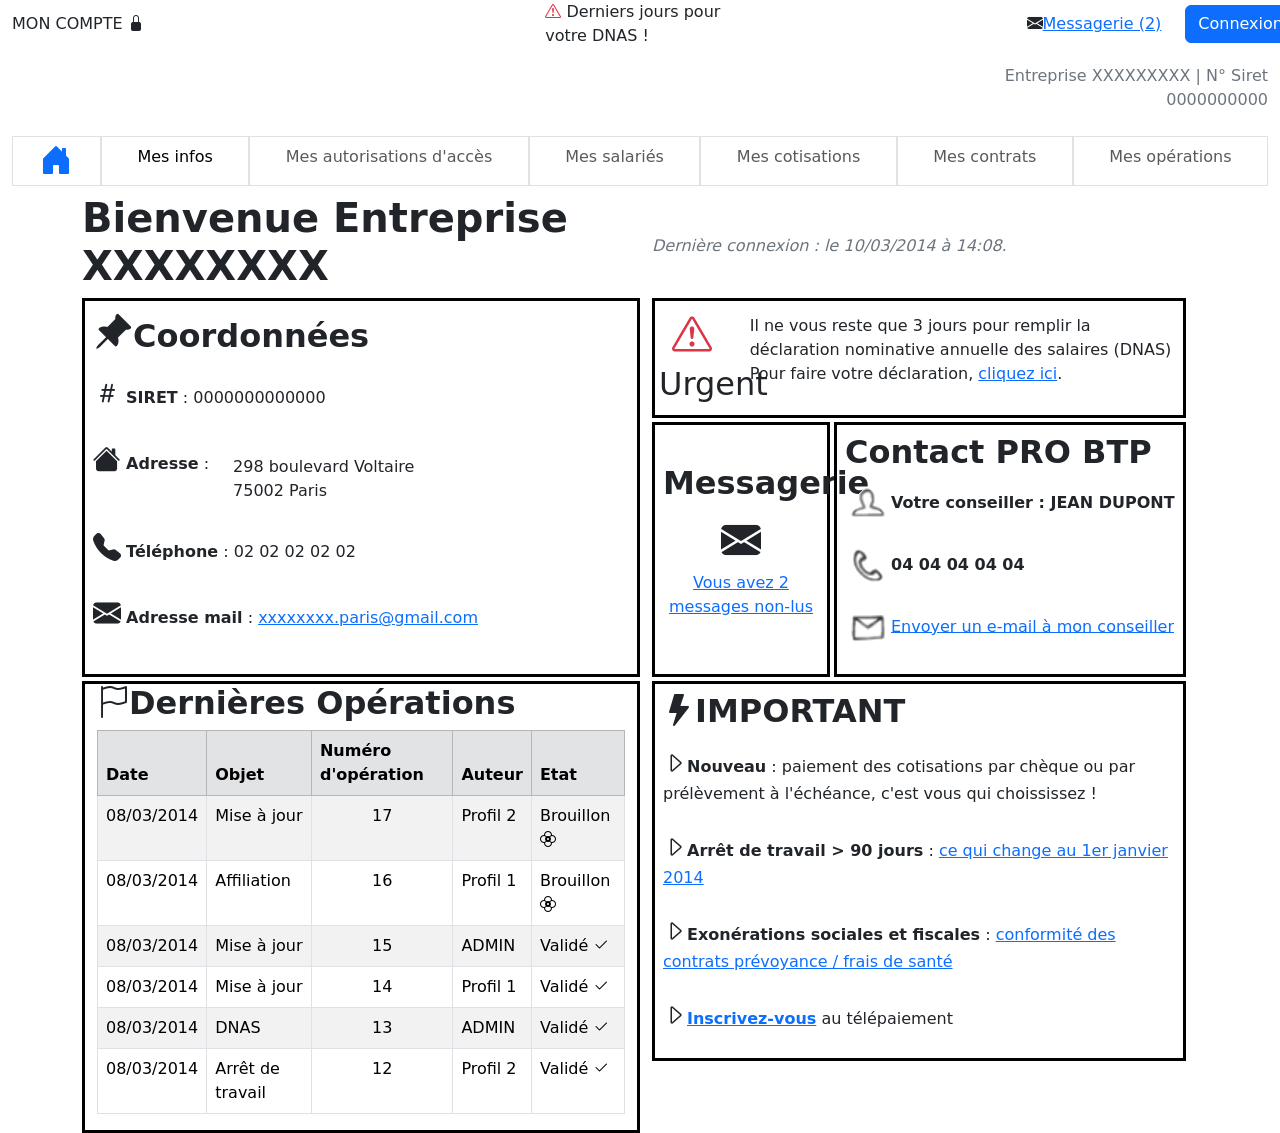
==== index.html @ 0021b026 "pages inscription et connexion css" ====
<!DOCTYPE html>
<html lang="fr">
<head>
    <meta charset="UTF-8">
    <meta name="viewport" content="width=device-width, initial-scale=1.0">
    <link rel="stylesheet" href="https://cdn.jsdelivr.net/npm/bootstrap-icons@1.13.1/font/bootstrap-icons.min.css">
    <link href="https://cdn.jsdelivr.net/npm/bootstrap@5.3.8/dist/css/bootstrap.min.css" rel="stylesheet" integrity="sha384-sRIl4kxILFvY47J16cr9ZwB07vP4J8+LH7qKQnuqkuIAvNWLzeN8tE5YBujZqJLB" crossorigin="anonymous">
    <script src="https://cdn.jsdelivr.net/npm/bootstrap@5.3.8/dist/js/bootstrap.bundle.min.js" integrity="sha384-FKyoEForCGlyvwx9Hj09JcYn3nv7wiPVlz7YYwJrWVcXK/BmnVDxM+D2scQbITxI" crossorigin="anonymous"></script>
    <title>Eval Maquette</title>
</head>
<body>
    
    <div class="container-fluid">

        <header>
            <div class="row">
                <p class="col left col-md-2 align-self-center">MON COMPTE <i class="bi bi-lock-fill"></i></p>
                <p class="col col-md-2 offset-3 align-self-center"><i class="bi bi-exclamation-triangle text-danger"></i> Derniers jours pour votre DNAS !</p>
                <p class="col col-md-2 offset-2 text-end align-self-center"><i class="bi bi-envelope-fill"></i><a href="mailto:">Messagerie (2)</a></p>
                <p class="col col-md-1 align-self-center text-end"><a class="btn border-primary bg-primary text-white" href="connect.html">Connexion</a></p>
            </div>
            <div class="row">
                <div class="col"></div>
                <p class="col col-3 fw-light text-secondary justify-content-end text-end">Entreprise XXXXXXXXX | N° Siret 0000000000</p>
            </div>
            

            
            <nav class="navbar navbar-expand-lg">
                <button class="navbar-toggler" type="button" data-bs-toggle="collapse" data-bs-target="#navbarNav" aria-controls="navbarNav" aria-expanded="false" aria-label="Toggle navigation">
                    <span class="navbar-toggler-icon"></span>
                </button>
                <div class="collapse navbar-collapse" id="navbarNav">
                    <ul class="navbar-nav nav-fill w-100">
                        <li class="border nav-item"><a class="nav-brand" href="#"><i class="bi bi-house-door-fill fs-2"></i></a></li>
                        <li class="border nav-item"><a class="nav-link active" href="#">Mes infos</a></li>
                        <li class="border nav-item"><a class="nav-link" href="#">Mes autorisations d'accès</a></li>
                        <li class="border nav-item"><a class="nav-link" href="#">Mes salariés</a></li>
                        <li class="border nav-item"><a class="nav-link" href="#">Mes cotisations</a></li>
                        <li class="border nav-item"><a class="nav-link" href="#">Mes contrats</a></li>
                        <li class="border nav-item"><a class="nav-link" href="#">Mes opérations</a></li>
                    </ul>
                </div>
            </nav>   
        </header>
        
        <main class="container">
            <section class="row">
                <h1 class="col col-6"><strong>Bienvenue Entreprise XXXXXXXX</strong></h1>
                <aside class="col col-6 text-secondary align-self-center"><em>Dernière connexion : le <time datetime="2014-03-10">10/03/2014</date> à <time datetime="14:08">14:08</time>.</em></aside>
            </section>
            
            <div class="row m-0">
                <section class="col col-6 border border-3 border-black p-2">
                    <article class="d-flex flex-column gap-2">
                        <h2><i class="bi bi-pin-angle-fill fs-1"></i><strong>Coordonnées</strong></h2>
                        <p><i class="bi bi-hash fs-3"></i> <strong>SIRET</strong> : 0000000000000</p>
                        <div class="row">
                            <p class="col col-auto"><i class="bi bi-house-fill fs-3"></i> <strong>Adresse</strong> :</p>
                            <address class="col col-auto pt-3">
                                298 boulevard Voltaire <br>
                                75002 Paris
                            </address>
                        </div>
                        <p><i class="bi bi-telephone-fill fs-3"></i> <strong>Téléphone</strong> : 02 02 02 02 02</p>
                        <p><i class="bi bi-envelope-fill fs-3"></i> <strong>Adresse mail</strong> : <a href="mailto:xxxxxxxx.paris@gmail.com">xxxxxxxx.paris@gmail.com</a></p>
                    </article>
                </section>
                    
                    
                <div class="col col-6">
                    <div class="row pb-1">
                        <section>
                            <article class="border border-3 border-black p-1">
                                <div class="row">
                                    <span class="col col-2 text-center"><i class="bi bi-exclamation-triangle fs-1 text-danger"></i><h2>Urgent</h2></span>
                                    <p class="col col-10 align-self-center">Il ne vous reste que 3 jours pour remplir la déclaration nominative annuelle des salaires (DNAS)
                                        Pour faire votre déclaration, <a href="#">cliquez ici</a>.
                                    </p>
                                </div>
                             </article>  
                        </section>
                    </div>   

                    <div class="row m-0">  
                        <section class="col col-4 align-content-center border border-3 border-black p-2">
                            <article class="text-center">
                                <h2><strong>Messagerie</strong></h2>
                                <i class="bi bi-envelope-fill fs-1"></i>
                                <p><a href="mailto:">Vous avez 2 messages non-lus</a></p>
                            </article>
                        </section>
                        
                        <section class="col col-8 p-0 ps-1">
                            <article class="border border-3 border-black p-2">
                                <h2><strong>Contact PRO BTP</strong></h2>
                                <p><img src="images/person.png" alt=""><strong>Votre conseiller : JEAN DUPONT</strong></p>
                                <p><img src="images/phone_big.png" alt=""><strong>04 04 04 04 04</strong></p>
                                <p><img src="images/mail.png" alt=""><a href="mailto:">Envoyer un e-mail à mon conseiller</a></p>
                            </article>
                        </section>
                    </div>
                </div>    
            </div>   

            <div class="row m-0 mt-1">
                <section class="col col-6 border border-3 border-black">
                    <article class="">
                        <h2><i class="bi bi-flag"></i><strong>Dernières Opérations</strong></h2>
                        <table class="table table-bordered table-striped">
                            <thead>
                                <tr class="table-secondary">
                                    <th>Date</th>
                                    <th>Objet</th>
                                    <th>Numéro d'opération</th>
                                    <th>Auteur</th>
                                    <th>Etat</th>
                                </tr>
                            </thead>
                            <tbody class="">
                                <tr>
                                    <td><time datetime="2014-03-08">08/03/2014</time></td>
                                    <td>Mise à jour</td>
                                    <td class="text-center">17</td>
                                    <td>Profil 2</td>
                                    <td>Brouillon <i class="bi bi-flower2"></i></td>
                                </tr>
                                <tr>
                                    <td><time datetime="2014-03-08">08/03/2014</time></td>
                                    <td>Affiliation</td>
                                    <td class="text-center">16</td>
                                    <td>Profil 1</td>
                                    <td>Brouillon <i class="bi bi-flower2"></i></td>
                                </tr>
                                <tr>
                                    <td><time datetime="2014-03-08">08/03/2014</time></td>
                                    <td>Mise à jour</td>
                                    <td class="text-center">15</td>
                                    <td>ADMIN</td>
                                    <td>Validé <i class="bi bi-check2"></i></td>
                                </tr>
                                <tr>
                                    <td><time datetime="2014-03-08">08/03/2014</time></td>
                                    <td>Mise à jour</td>
                                    <td class="text-center">14</td>
                                    <td>Profil 1</td>
                                    <td>Validé <i class="bi bi-check2"></i></td>
                                </tr>
                                <tr>
                                    <td><time datetime="2014-03-08">08/03/2014</time></td>
                                    <td>DNAS</td>
                                    <td class="text-center">13</td>
                                    <td>ADMIN</td>
                                    <td>Validé <i class="bi bi-check2"></i></td>
                                </tr>
                                <tr>
                                    <td><time datetime="2014-03-08">08/03/2014</time></td>
                                    <td>Arrêt de travail</td>
                                    <td class="text-center">12</td>
                                    <td>Profil 2</td>
                                    <td>Validé <i class="bi bi-check2"></i></td>
                                </tr>
                            </tbody>
                        </table>
                    </article>
                </section>
                
                <div class="col col-6">
                    <section class="border border-3 border-black p-2 d-flex flex-column gap-2">
                        <h2><i class="bi bi-lightning-fill"></i><strong>IMPORTANT</strong></h2>
                        <article>
                            <p><i class="bi bi-caret-right fs-4"></i><strong>Nouveau</strong> :
                            paiement des cotisations par chèque ou par prélèvement à l'échéance, c'est vous qui choississez !</p>                        </article>
                        <article>
                            <p><i class="bi bi-caret-right fs-4"></i><strong>Arrêt de travail > 90 jours</strong> :
                            <a href="#">ce qui change au 1er janvier 2014</a></p>
                        </article>
                        <article>
                            <p><i class="bi bi-caret-right fs-4"></i><strong>Exonérations sociales et fiscales</strong> :
                            <a href="#">conformité des contrats prévoyance / frais de santé</a></p>
                        </article>
                        <article>
                            <p><i class="bi bi-caret-right fs-4"></i><strong><a href="inscription.html">Inscrivez-vous</a></strong> au télépaiement</p>
                        </article>
                    </section>
                </div>
            </div>                
        </main>
    </div>
</body>
</html>
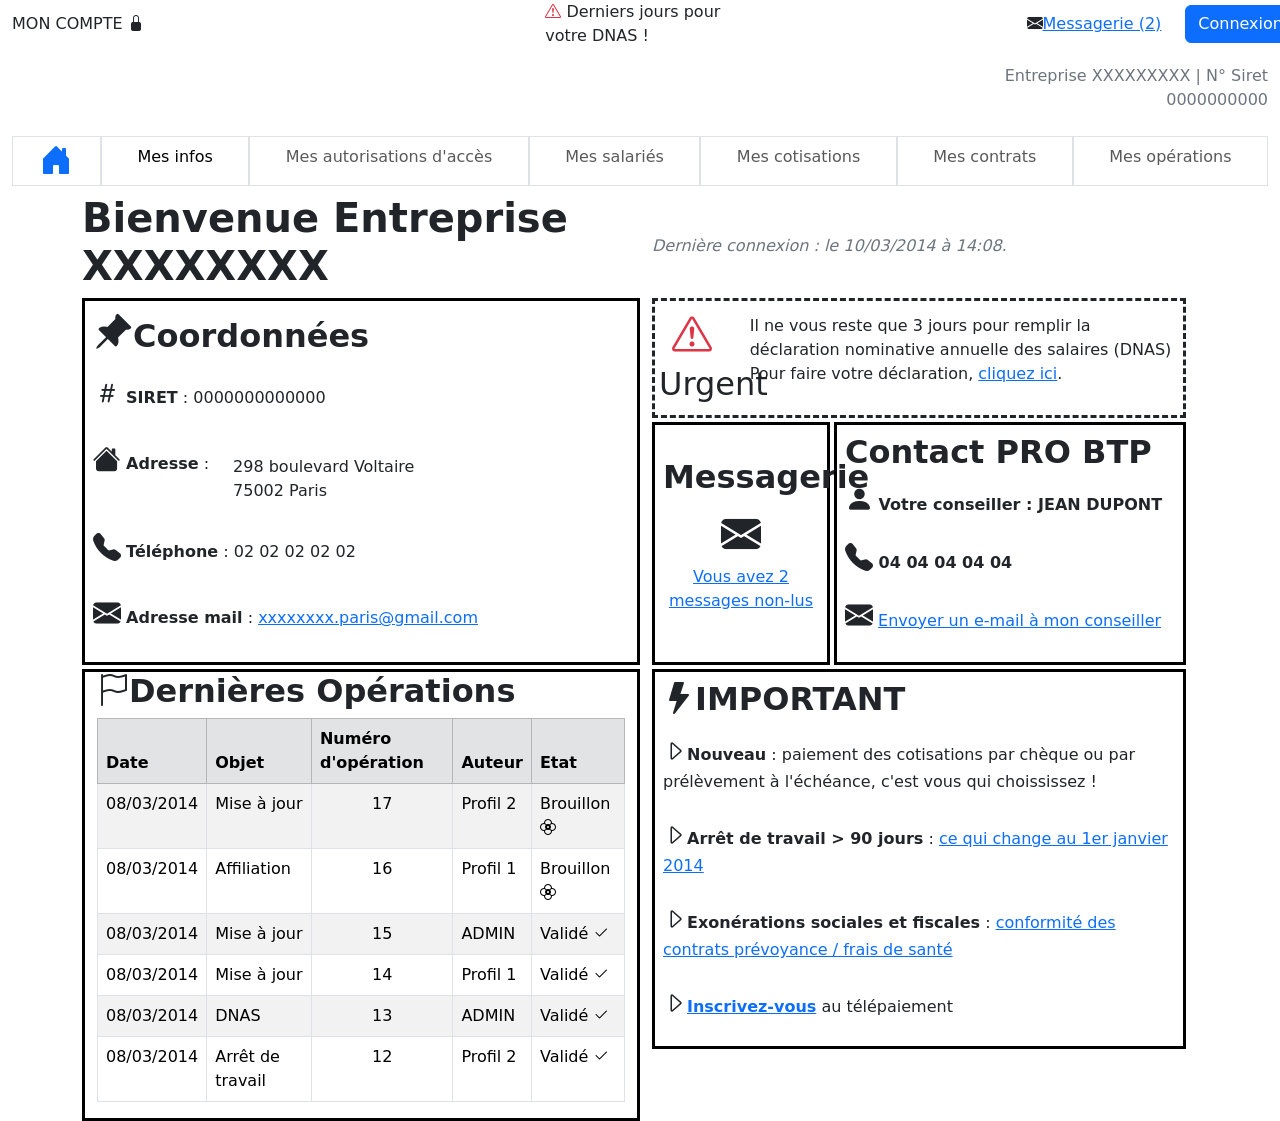
==== commit bd8b116a: "icons fix" ====
--- a/index.html
+++ b/index.html
@@ -7,6 +7,21 @@
     <link href="https://cdn.jsdelivr.net/npm/bootstrap@5.3.8/dist/css/bootstrap.min.css" rel="stylesheet" integrity="sha384-sRIl4kxILFvY47J16cr9ZwB07vP4J8+LH7qKQnuqkuIAvNWLzeN8tE5YBujZqJLB" crossorigin="anonymous">
     <script src="https://cdn.jsdelivr.net/npm/bootstrap@5.3.8/dist/js/bootstrap.bundle.min.js" integrity="sha384-FKyoEForCGlyvwx9Hj09JcYn3nv7wiPVlz7YYwJrWVcXK/BmnVDxM+D2scQbITxI" crossorigin="anonymous"></script>
     <title>Eval Maquette</title>
+    <style>
+    @keyframes myAnimation {
+        0%   { border-color: red; }
+        25%  { border-color: blue; }
+        50%  { border-color: yellow; }
+        75%  { border-color: green; }
+        100% { border-color: red; }
+    }          
+    
+    .animate {
+        animation: myAnimation 2s infinite linear;
+        border: 3px dashed;
+    }
+	        
+    </style>
 </head>
 <body>
     
@@ -21,7 +36,7 @@
             </div>
             <div class="row">
                 <div class="col"></div>
-                <p class="col col-3 fw-light text-secondary justify-content-end text-end">Entreprise XXXXXXXXX | N° Siret 0000000000</p>
+                <p class="col col-lg-3 fw-light text-secondary justify-content-end text-end">Entreprise XXXXXXXXX | N° Siret 0000000000</p>
             </div>
             
 
@@ -46,12 +61,12 @@
         
         <main class="container">
             <section class="row">
-                <h1 class="col col-6"><strong>Bienvenue Entreprise XXXXXXXX</strong></h1>
-                <aside class="col col-6 text-secondary align-self-center"><em>Dernière connexion : le <time datetime="2014-03-10">10/03/2014</date> à <time datetime="14:08">14:08</time>.</em></aside>
+                <h1 class="col col-lg-6 col-md-12"><strong>Bienvenue Entreprise XXXXXXXX</strong></h1>
+                <aside class="col col-lg-6 col-md-12 text-secondary align-self-center"><em>Dernière connexion : le <time datetime="2014-03-10">10/03/2014</date> à <time datetime="14:08">14:08</time>.</em></aside>
             </section>
             
             <div class="row m-0">
-                <section class="col col-6 border border-3 border-black p-2">
+                <section class="col col-lg-6 col-md-12 border border-3 border-black p-2">
                     <article class="d-flex flex-column gap-2">
                         <h2><i class="bi bi-pin-angle-fill fs-1"></i><strong>Coordonnées</strong></h2>
                         <p><i class="bi bi-hash fs-3"></i> <strong>SIRET</strong> : 0000000000000</p>
@@ -68,13 +83,13 @@
                 </section>
                     
                     
-                <div class="col col-6">
+                <div class="col col-lg-6 col-md-12">
                     <div class="row pb-1">
                         <section>
-                            <article class="border border-3 border-black p-1">
+                            <article class="animate p-1">
                                 <div class="row">
-                                    <span class="col col-2 text-center"><i class="bi bi-exclamation-triangle fs-1 text-danger"></i><h2>Urgent</h2></span>
-                                    <p class="col col-10 align-self-center">Il ne vous reste que 3 jours pour remplir la déclaration nominative annuelle des salaires (DNAS)
+                                    <span class="col col-lg-2 col-md-4 text-center"><i class="bi bi-exclamation-triangle fs-1 text-danger"></i><h2>Urgent</h2></span>
+                                    <p class="col col-lg-10 col-md-8 align-self-center">Il ne vous reste que 3 jours pour remplir la déclaration nominative annuelle des salaires (DNAS)
                                         Pour faire votre déclaration, <a href="#">cliquez ici</a>.
                                     </p>
                                 </div>
@@ -83,7 +98,7 @@
                     </div>   
 
                     <div class="row m-0">  
-                        <section class="col col-4 align-content-center border border-3 border-black p-2">
+                        <section class="col col-lg-4 col-md-12 align-content-center border border-3 border-black p-2">
                             <article class="text-center">
                                 <h2><strong>Messagerie</strong></h2>
                                 <i class="bi bi-envelope-fill fs-1"></i>
@@ -91,12 +106,12 @@
                             </article>
                         </section>
                         
-                        <section class="col col-8 p-0 ps-1">
+                        <section class="col col-lg-8 col-md-12 p-0 ps-1">
                             <article class="border border-3 border-black p-2">
                                 <h2><strong>Contact PRO BTP</strong></h2>
-                                <p><img src="images/person.png" alt=""><strong>Votre conseiller : JEAN DUPONT</strong></p>
-                                <p><img src="images/phone_big.png" alt=""><strong>04 04 04 04 04</strong></p>
-                                <p><img src="images/mail.png" alt=""><a href="mailto:">Envoyer un e-mail à mon conseiller</a></p>
+                                <p><i class="bi bi-person-fill fs-3"></i><strong> Votre conseiller : JEAN DUPONT</strong></p>
+                                <p><i class="bi bi-telephone-fill fs-3"></i><strong> 04 04 04 04 04</strong></p>
+                                <p><i class="bi bi-envelope-fill fs-3"></i> <a href="mailto:">Envoyer un e-mail à mon conseiller</a></p>
                             </article>
                         </section>
                     </div>
@@ -104,7 +119,7 @@
             </div>   
 
             <div class="row m-0 mt-1">
-                <section class="col col-6 border border-3 border-black">
+                <section class="col col-lg-6 col-md-12 border border-3 border-black">
                     <article class="">
                         <h2><i class="bi bi-flag"></i><strong>Dernières Opérations</strong></h2>
                         <table class="table table-bordered table-striped">
@@ -165,7 +180,7 @@
                     </article>
                 </section>
                 
-                <div class="col col-6">
+                <div class="col col-lg-6 col-md-12">
                     <section class="border border-3 border-black p-2 d-flex flex-column gap-2">
                         <h2><i class="bi bi-lightning-fill"></i><strong>IMPORTANT</strong></h2>
                         <article>
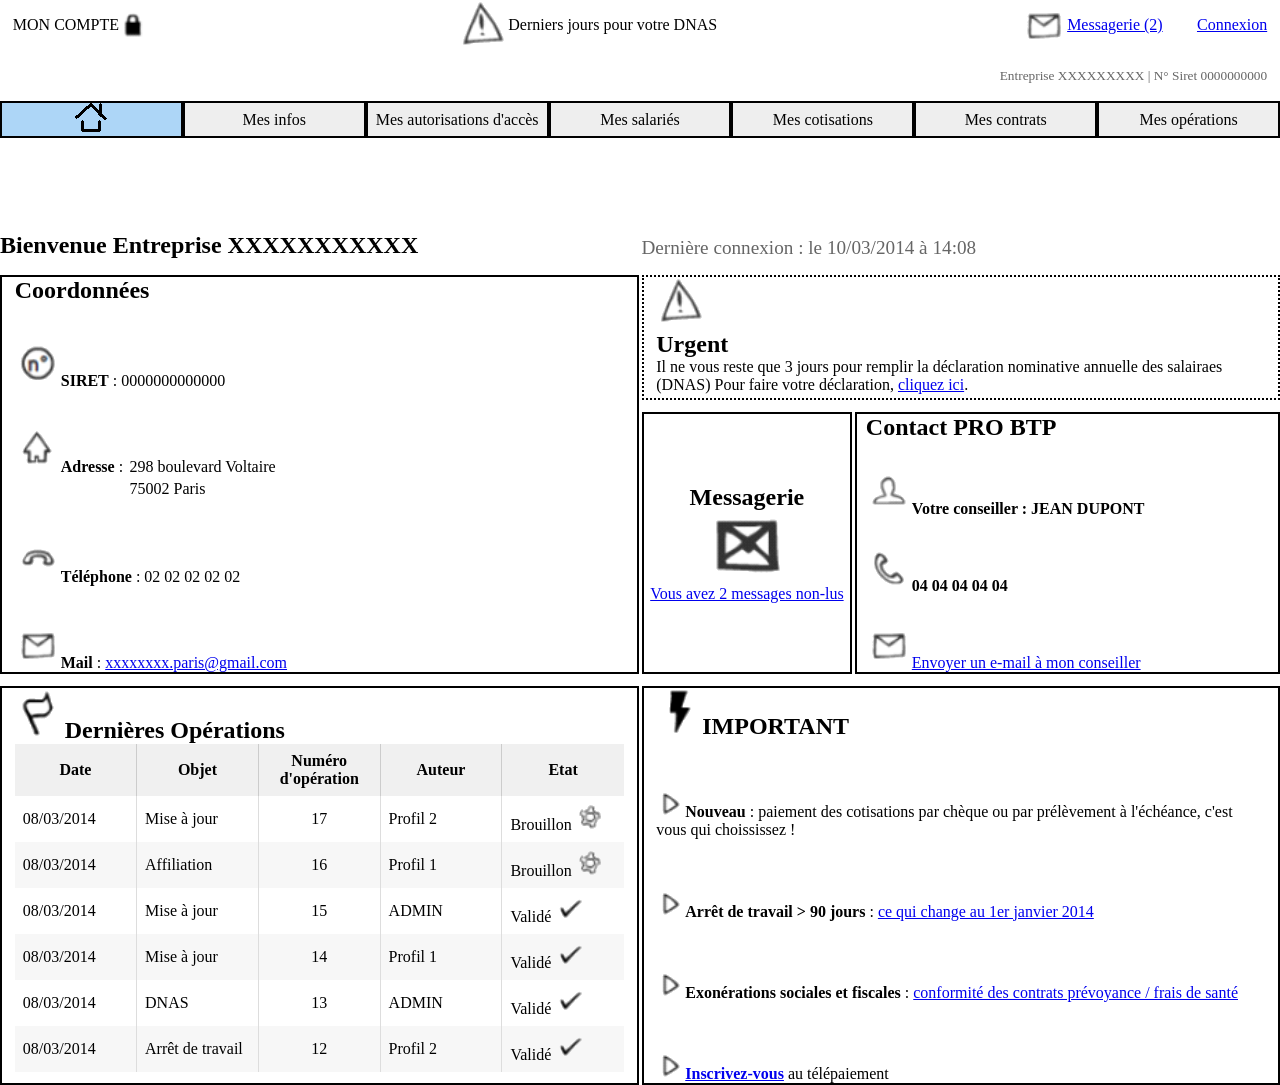
==== commit 2e3ea5e6: "pure css all pages" ====
--- a/index.html
+++ b/index.html
@@ -3,204 +3,157 @@
 <head>
     <meta charset="UTF-8">
     <meta name="viewport" content="width=device-width, initial-scale=1.0">
-    <link rel="stylesheet" href="https://cdn.jsdelivr.net/npm/bootstrap-icons@1.13.1/font/bootstrap-icons.min.css">
-    <link href="https://cdn.jsdelivr.net/npm/bootstrap@5.3.8/dist/css/bootstrap.min.css" rel="stylesheet" integrity="sha384-sRIl4kxILFvY47J16cr9ZwB07vP4J8+LH7qKQnuqkuIAvNWLzeN8tE5YBujZqJLB" crossorigin="anonymous">
-    <script src="https://cdn.jsdelivr.net/npm/bootstrap@5.3.8/dist/js/bootstrap.bundle.min.js" integrity="sha384-FKyoEForCGlyvwx9Hj09JcYn3nv7wiPVlz7YYwJrWVcXK/BmnVDxM+D2scQbITxI" crossorigin="anonymous"></script>
     <title>Eval Maquette</title>
-    <style>
-    @keyframes myAnimation {
-        0%   { border-color: red; }
-        25%  { border-color: blue; }
-        50%  { border-color: yellow; }
-        75%  { border-color: green; }
-        100% { border-color: red; }
-    }          
-    
-    .animate {
-        animation: myAnimation 2s infinite linear;
-        border: 3px dashed;
-    }
-	        
-    </style>
+    <link rel="stylesheet" href="style.css">
 </head>
 <body>
     
-    <div class="container-fluid">
+    <header class="container">
+        <p class="grid1">MON COMPTE <img src="images/cadenas.png" alt=""></p>
+        <p class="grid2 centered"><img src="images/Alert.png" alt="">Derniers jours pour votre DNAS</p>
+        <p class="grid3 alignr"><img src="images/mail.png" alt=""><a href="ms-outlook:">Messagerie (2)</a></p>
+        <p class="grid4 alignr"><a href="connect.html">Connexion</a></p>
+        <p class="grid5 alignr secondarytxt">Entreprise XXXXXXXXX | N° Siret 0000000000</p>  
+    </header>
 
-        <header>
-            <div class="row">
-                <p class="col left col-md-2 align-self-center">MON COMPTE <i class="bi bi-lock-fill"></i></p>
-                <p class="col col-md-2 offset-3 align-self-center"><i class="bi bi-exclamation-triangle text-danger"></i> Derniers jours pour votre DNAS !</p>
-                <p class="col col-md-2 offset-2 text-end align-self-center"><i class="bi bi-envelope-fill"></i><a href="mailto:">Messagerie (2)</a></p>
-                <p class="col col-md-1 align-self-center text-end"><a class="btn border-primary bg-primary text-white" href="connect.html">Connexion</a></p>
-            </div>
-            <div class="row">
-                <div class="col"></div>
-                <p class="col col-lg-3 fw-light text-secondary justify-content-end text-end">Entreprise XXXXXXXXX | N° Siret 0000000000</p>
-            </div>
-            
+        <nav>
+            <ul>
+                <li><a class="bluebg" href="#"><img src="images/house.png" alt=""></a></li>
+                <li><a href="#">Mes infos</a></li>
+                <li><a href="#">Mes autorisations d'accès</a></li>
+                <li><a href="#">Mes salariés</a></li>
+                <li><a href="#">Mes cotisations</a></li>
+                <li><a href="#">Mes contrats</a></li>
+                <li><a href="#">Mes opérations</a></li>
+            </ul>
+        </nav>
 
-            
-            <nav class="navbar navbar-expand-lg">
-                <button class="navbar-toggler" type="button" data-bs-toggle="collapse" data-bs-target="#navbarNav" aria-controls="navbarNav" aria-expanded="false" aria-label="Toggle navigation">
-                    <span class="navbar-toggler-icon"></span>
-                </button>
-                <div class="collapse navbar-collapse" id="navbarNav">
-                    <ul class="navbar-nav nav-fill w-100">
-                        <li class="border nav-item"><a class="nav-brand" href="#"><i class="bi bi-house-door-fill fs-2"></i></a></li>
-                        <li class="border nav-item"><a class="nav-link active" href="#">Mes infos</a></li>
-                        <li class="border nav-item"><a class="nav-link" href="#">Mes autorisations d'accès</a></li>
-                        <li class="border nav-item"><a class="nav-link" href="#">Mes salariés</a></li>
-                        <li class="border nav-item"><a class="nav-link" href="#">Mes cotisations</a></li>
-                        <li class="border nav-item"><a class="nav-link" href="#">Mes contrats</a></li>
-                        <li class="border nav-item"><a class="nav-link" href="#">Mes opérations</a></li>
-                    </ul>
-                </div>
-            </nav>   
-        </header>
+    <main class="maingrid">
+        <section class="maingrid1-1">
+            <h1>Bienvenue Entreprise XXXXXXXXXXX</h1> 
+        </section>
         
-        <main class="container">
-            <section class="row">
-                <h1 class="col col-lg-6 col-md-12"><strong>Bienvenue Entreprise XXXXXXXX</strong></h1>
-                <aside class="col col-lg-6 col-md-12 text-secondary align-self-center"><em>Dernière connexion : le <time datetime="2014-03-10">10/03/2014</date> à <time datetime="14:08">14:08</time>.</em></aside>
-            </section>
-            
-            <div class="row m-0">
-                <section class="col col-lg-6 col-md-12 border border-3 border-black p-2">
-                    <article class="d-flex flex-column gap-2">
-                        <h2><i class="bi bi-pin-angle-fill fs-1"></i><strong>Coordonnées</strong></h2>
-                        <p><i class="bi bi-hash fs-3"></i> <strong>SIRET</strong> : 0000000000000</p>
-                        <div class="row">
-                            <p class="col col-auto"><i class="bi bi-house-fill fs-3"></i> <strong>Adresse</strong> :</p>
-                            <address class="col col-auto pt-3">
-                                298 boulevard Voltaire <br>
-                                75002 Paris
-                            </address>
-                        </div>
-                        <p><i class="bi bi-telephone-fill fs-3"></i> <strong>Téléphone</strong> : 02 02 02 02 02</p>
-                        <p><i class="bi bi-envelope-fill fs-3"></i> <strong>Adresse mail</strong> : <a href="mailto:xxxxxxxx.paris@gmail.com">xxxxxxxx.paris@gmail.com</a></p>
-                    </article>
-                </section>
-                    
-                    
-                <div class="col col-lg-6 col-md-12">
-                    <div class="row pb-1">
-                        <section>
-                            <article class="animate p-1">
-                                <div class="row">
-                                    <span class="col col-lg-2 col-md-4 text-center"><i class="bi bi-exclamation-triangle fs-1 text-danger"></i><h2>Urgent</h2></span>
-                                    <p class="col col-lg-10 col-md-8 align-self-center">Il ne vous reste que 3 jours pour remplir la déclaration nominative annuelle des salaires (DNAS)
-                                        Pour faire votre déclaration, <a href="#">cliquez ici</a>.
-                                    </p>
-                                </div>
-                             </article>  
-                        </section>
-                    </div>   
+        <section class="maingrid1-2">
+            <article>Dernière connexion : le <time datetime="2014-03-10">10/03/2014</date> à <time datetime="14:08">14:08</time></article>
+        </section>
 
-                    <div class="row m-0">  
-                        <section class="col col-lg-4 col-md-12 align-content-center border border-3 border-black p-2">
-                            <article class="text-center">
-                                <h2><strong>Messagerie</strong></h2>
-                                <i class="bi bi-envelope-fill fs-1"></i>
-                                <p><a href="mailto:">Vous avez 2 messages non-lus</a></p>
-                            </article>
-                        </section>
-                        
-                        <section class="col col-lg-8 col-md-12 p-0 ps-1">
-                            <article class="border border-3 border-black p-2">
-                                <h2><strong>Contact PRO BTP</strong></h2>
-                                <p><i class="bi bi-person-fill fs-3"></i><strong> Votre conseiller : JEAN DUPONT</strong></p>
-                                <p><i class="bi bi-telephone-fill fs-3"></i><strong> 04 04 04 04 04</strong></p>
-                                <p><i class="bi bi-envelope-fill fs-3"></i> <a href="mailto:">Envoyer un e-mail à mon conseiller</a></p>
-                            </article>
-                        </section>
+        <section class="maingrid2-1">
+            <article class="border">
+                <h2><strong>Coordonnées</strong></h2>
+                <p><img src="images/number.png" alt=""><strong>SIRET</strong> : 0000000000000</p>
+                <div class="contact">
+                <p class="test"><img src="images/home.png" alt=""><strong>Adresse</strong> :</p> 
+                    <address>
+                        298 boulevard Voltaire <br>
+                        75002 Paris
+                    </address>
+
                     </div>
-                </div>    
-            </div>   
+                <p><img src="images/phone.png" alt=""><strong>Téléphone</strong> : 02 02 02 02 02</p>
+                <p><img src="images/mail.png" alt=""><strong>Mail</strong> : <a href="mailto:xxxxxxxx.paris@gmail.com">xxxxxxxx.paris@gmail.com</a></p>
+            </article>
+        </section>
+        
+        <section class="maingrid2-2-1">
+            <article class="animate">
+                <img src="images/Alert.png" alt=""><h2>Urgent</h2>
+                <p>Il ne vous reste que 3 jours pour remplir la déclaration nominative annuelle des salairaes (DNAS)
+                    Pour faire votre déclaration, <a href="#">cliquez ici</a>.
+                </p>
+            </article>
+        </section>
 
-            <div class="row m-0 mt-1">
-                <section class="col col-lg-6 col-md-12 border border-3 border-black">
-                    <article class="">
-                        <h2><i class="bi bi-flag"></i><strong>Dernières Opérations</strong></h2>
-                        <table class="table table-bordered table-striped">
-                            <thead>
-                                <tr class="table-secondary">
-                                    <th>Date</th>
-                                    <th>Objet</th>
-                                    <th>Numéro d'opération</th>
-                                    <th>Auteur</th>
-                                    <th>Etat</th>
-                                </tr>
-                            </thead>
-                            <tbody class="">
-                                <tr>
-                                    <td><time datetime="2014-03-08">08/03/2014</time></td>
-                                    <td>Mise à jour</td>
-                                    <td class="text-center">17</td>
-                                    <td>Profil 2</td>
-                                    <td>Brouillon <i class="bi bi-flower2"></i></td>
-                                </tr>
-                                <tr>
-                                    <td><time datetime="2014-03-08">08/03/2014</time></td>
-                                    <td>Affiliation</td>
-                                    <td class="text-center">16</td>
-                                    <td>Profil 1</td>
-                                    <td>Brouillon <i class="bi bi-flower2"></i></td>
-                                </tr>
-                                <tr>
-                                    <td><time datetime="2014-03-08">08/03/2014</time></td>
-                                    <td>Mise à jour</td>
-                                    <td class="text-center">15</td>
-                                    <td>ADMIN</td>
-                                    <td>Validé <i class="bi bi-check2"></i></td>
-                                </tr>
-                                <tr>
-                                    <td><time datetime="2014-03-08">08/03/2014</time></td>
-                                    <td>Mise à jour</td>
-                                    <td class="text-center">14</td>
-                                    <td>Profil 1</td>
-                                    <td>Validé <i class="bi bi-check2"></i></td>
-                                </tr>
-                                <tr>
-                                    <td><time datetime="2014-03-08">08/03/2014</time></td>
-                                    <td>DNAS</td>
-                                    <td class="text-center">13</td>
-                                    <td>ADMIN</td>
-                                    <td>Validé <i class="bi bi-check2"></i></td>
-                                </tr>
-                                <tr>
-                                    <td><time datetime="2014-03-08">08/03/2014</time></td>
-                                    <td>Arrêt de travail</td>
-                                    <td class="text-center">12</td>
-                                    <td>Profil 2</td>
-                                    <td>Validé <i class="bi bi-check2"></i></td>
-                                </tr>
-                            </tbody>
-                        </table>
-                    </article>
-                </section>
-                
-                <div class="col col-lg-6 col-md-12">
-                    <section class="border border-3 border-black p-2 d-flex flex-column gap-2">
-                        <h2><i class="bi bi-lightning-fill"></i><strong>IMPORTANT</strong></h2>
-                        <article>
-                            <p><i class="bi bi-caret-right fs-4"></i><strong>Nouveau</strong> :
-                            paiement des cotisations par chèque ou par prélèvement à l'échéance, c'est vous qui choississez !</p>                        </article>
-                        <article>
-                            <p><i class="bi bi-caret-right fs-4"></i><strong>Arrêt de travail > 90 jours</strong> :
-                            <a href="#">ce qui change au 1er janvier 2014</a></p>
-                        </article>
-                        <article>
-                            <p><i class="bi bi-caret-right fs-4"></i><strong>Exonérations sociales et fiscales</strong> :
-                            <a href="#">conformité des contrats prévoyance / frais de santé</a></p>
-                        </article>
-                        <article>
-                            <p><i class="bi bi-caret-right fs-4"></i><strong><a href="inscription.html">Inscrivez-vous</a></strong> au télépaiement</p>
-                        </article>
-                    </section>
-                </div>
-            </div>                
-        </main>
-    </div>
+        <section class="maingrid2-2-2-1">
+            <article class="border">
+                <h2><strong>Messagerie</strong></h2>
+                <figure><img src="images/message_big.png" alt=""></figure>
+                <p><a href="mailto:">Vous avez 2 messages non-lus</a></p>
+            </article>
+        </section>
+
+        <section class="maingrid2-2-2-2">
+            <article class="border">
+                <h2><strong>Contact PRO BTP</strong></h2>
+                <p><img src="images/person.png" alt=""><strong>Votre conseiller : JEAN DUPONT</strong></p>
+                <p><img src="images/phone_big.png" alt=""><strong>04 04 04 04 04</strong></p>
+                <p><img src="images/mail.png" alt=""><a href="ms-outlook:">Envoyer un e-mail à mon conseiller</a></p>
+            </article>
+        </section>
+
+        <section class="maingrid3-1">
+            <article class="border">
+                <h2><img src="images/flag.png" alt=""><strong>Dernières Opérations</strong></h2>
+                <table>
+                    <thead>
+                        <tr>
+                            <th>Date</th>
+                            <th>Objet</th>
+                            <th>Numéro d'opération</th>
+                            <th>Auteur</th>
+                            <th>Etat</th>
+                        </tr>
+                    </thead>
+                    <tbody>
+                        <tr>
+                            <td><time datetime="2014-03-08">08/03/2014</time></td>
+                            <td>Mise à jour</td>
+                            <td class="centered">17</td>
+                            <td>Profil 2</td>
+                            <td>Brouillon <img src="images/flower.png" alt=""></td>
+                        </tr>
+                        <tr>
+                            <td><time datetime="2014-03-08">08/03/2014</time></td>
+                            <td>Affiliation</td>
+                            <td class="centered">16</td>
+                            <td>Profil 1</td>
+                            <td>Brouillon <img src="images/flower.png" alt=""></td>
+                        </tr>
+                        <tr>
+                            <td><time datetime="2014-03-08">08/03/2014</time></td>
+                            <td>Mise à jour</td>
+                            <td class="centered">15</td>
+                            <td>ADMIN</td>
+                            <td>Validé <img src="images/check.png" alt=""></td>
+                        </tr>
+                        <tr>
+                            <td><time datetime="2014-03-08">08/03/2014</time></td>
+                            <td>Mise à jour</td>
+                            <td class="centered">14</td>
+                            <td>Profil 1</td>
+                            <td>Validé <img src="images/check.png" alt=""></td>
+                        </tr>
+                        <tr>
+                            <td><time datetime="2014-03-08">08/03/2014</time></td>
+                            <td>DNAS</td>
+                            <td class="centered">13</td>
+                            <td>ADMIN</td>
+                            <td>Validé <img src="images/check.png" alt=""></td>
+                        </tr>
+                        <tr>
+                            <td><time datetime="2014-03-08">08/03/2014</time></td>
+                            <td>Arrêt de travail</td>
+                            <td class="centered">12</td>
+                            <td>Profil 2</td>
+                            <td>Validé <img src="images/check.png" alt=""></td>
+                        </tr>
+                    </tbody>
+                </table>
+            </article>
+        </section>
+
+        <section class="maingrid3-2">
+            <article class="border">
+                <h2><img src="images/acdc.png" alt=""><strong>IMPORTANT</strong></h2>
+                <p><img src="images/arrow.png" alt=""><strong>Nouveau</strong> :
+                paiement des cotisations par chèque ou par prélèvement à l'échéance, c'est vous qui choississez !</p>
+                <p><img src="images/arrow.png" alt=""><strong>Arrêt de travail > 90 jours</strong> :
+                <a href="#">ce qui change au 1er janvier 2014</a></p>
+                <p><img src="images/arrow.png" alt=""><strong>Exonérations sociales et fiscales</strong> :
+                <a href="#">conformité des contrats prévoyance / frais de santé</a></p>
+                <p><img src="images/arrow.png" alt=""><strong><a href="inscription.html">Inscrivez-vous</a></strong> au télépaiement</p>
+            </article>
+        </section>
+
+    </main>
 </body>
 </html>
--- a/style.css
+++ b/style.css
@@ -0,0 +1,229 @@
+* {
+    margin: 0;
+    padding: 0;
+}
+
+.container {
+    margin: 0 1%;
+}
+
+header {
+    display: grid;
+    grid-template-columns: repeat(12, 1fr);
+    grid-template-rows: repeat(2, 1fr);
+    grid-column-gap: 0px;
+    grid-row-gap: 1px; 
+}
+
+header p{
+    display: flex;
+    align-items: center;
+}
+
+.alignr {
+    justify-content: right;
+}
+
+.centered {
+    justify-content: center;
+    text-align: center;
+}
+
+.grid1 {
+    grid-area: 1 / 1 / 2 / 3;
+}
+
+.grid2 { 
+    grid-area: 1 / 5 / 2 / 8; 
+}
+
+.grid3 { 
+    grid-area: 1 / 10 / 2 / 12; 
+}
+
+.grid4 { 
+    grid-area: 1 / 12 / 1 / 13; 
+}
+
+.grid5 { 
+    grid-area: 2 / 9 / 3 / 13; 
+}
+
+.secondarytxt {
+    font-size: smaller;
+    color: #666;
+}
+
+nav ul {
+    list-style-type: none;
+    background-color: #eee;
+    display: flex;
+}
+
+nav ul li {
+    flex: 1 1 0;
+    display: flex;
+    justify-content: center;
+    align-items: center;
+    border: 2px solid;
+}
+
+nav ul li a {
+    display: block;
+    text-align: center;
+    text-decoration: none;
+    color: black;
+    width: 100%;
+}
+
+nav ul li:hover {
+    background-color: #bbb;
+}
+
+.bluebg {
+    background-color: rgba(100, 185, 255, 0.473);
+}
+
+.maingrid {
+    display: grid;
+    grid-template-columns: repeat(12, 1fr);
+    grid-template-rows: repeat(7, 1fr);
+    grid-column-gap: 3px;
+    grid-row-gap: 1em;
+}
+
+.maingrid1-1 { 
+    grid-area: 1 / 1 / 2 / 7;
+    align-content: end;
+}
+
+.maingrid1-2 { 
+    grid-area: 1 / 7 / 2 / 13; 
+    align-content: end;
+    font-size: larger;
+    color: #666;
+}
+
+.maingrid2-1 { 
+    grid-area: 2 / 1 / 5 / 7; 
+}
+
+.maingrid2-1 article {
+    display: flex;
+    flex-direction: column;
+    justify-content: space-between;
+}
+
+.test address{ 
+    display: inline-block !important;
+    margin: 0;
+}
+
+.contact {
+  display: flex;
+  align-items: baseline;
+  gap: 0.4em;
+  flex-wrap: wrap;
+}
+
+.contact address {
+  display: inline;
+  margin: 0;
+  font-style: normal;
+  line-height: 1.4;
+}
+
+.maingrid2-2-1 { 
+    grid-area: 2 / 7 / 3 / 13;
+
+}
+
+.maingrid2-2-2-1 { 
+    grid-area: 3 / 7 / 5 / 9; 
+}
+
+.maingrid2-2-2-1 article {
+    text-align: center;
+    align-content: center;
+}
+
+.maingrid2-2-2-2 { 
+    grid-area: 3 / 9 / 5 / 13; 
+}
+
+.maingrid2-2-2-2 article {
+    display: flex;
+    flex-direction: column;
+    justify-content: space-between;
+    height: 100%;
+}
+
+.maingrid3-1 { 
+    grid-area: 5 / 1 / 8 / 7; 
+}
+
+.maingrid3-2 { 
+    grid-area: 5 / 7 / 8 / 13; 
+}
+
+.maingrid3-2 article {
+    display: flex;
+    flex-direction: column;
+    justify-content: space-between;
+}
+
+.border {
+    border: 2px solid black;
+    height: 100%;
+    padding: 0 2%;
+}
+
+.animate {
+    border: 2px dotted;
+    height: 100%;
+    padding: 0 2%;
+    animation: myAnimation 2s infinite linear;
+}
+
+@keyframes myAnimation {
+    0% { border-color: red; }
+    25% { border-color: yellow; }
+    50% { border-color: green; }
+    75% { border-color: blue; }
+    100% { border-color: red; }
+}
+
+table {
+  width: 100%;
+  border-collapse: collapse;
+  border-spacing: 0;
+  table-layout: fixed;
+}
+
+thead th {
+  text-align: center;
+  background: #f0f0f0;
+  padding: 0.5em;
+  border-right: 1px solid #ccc;
+}
+
+thead th:last-child {
+  border-right: none;
+}
+
+tbody td {
+  padding: 0.5em;
+  border-right: 1px solid #ddd;
+}
+
+tbody td:last-child {
+  border-right: none;
+}
+
+tbody tr:nth-child(odd) {
+  background-color: #fff;
+}
+
+tbody tr:nth-child(even) {
+  background-color: #f7f7f7;
+}
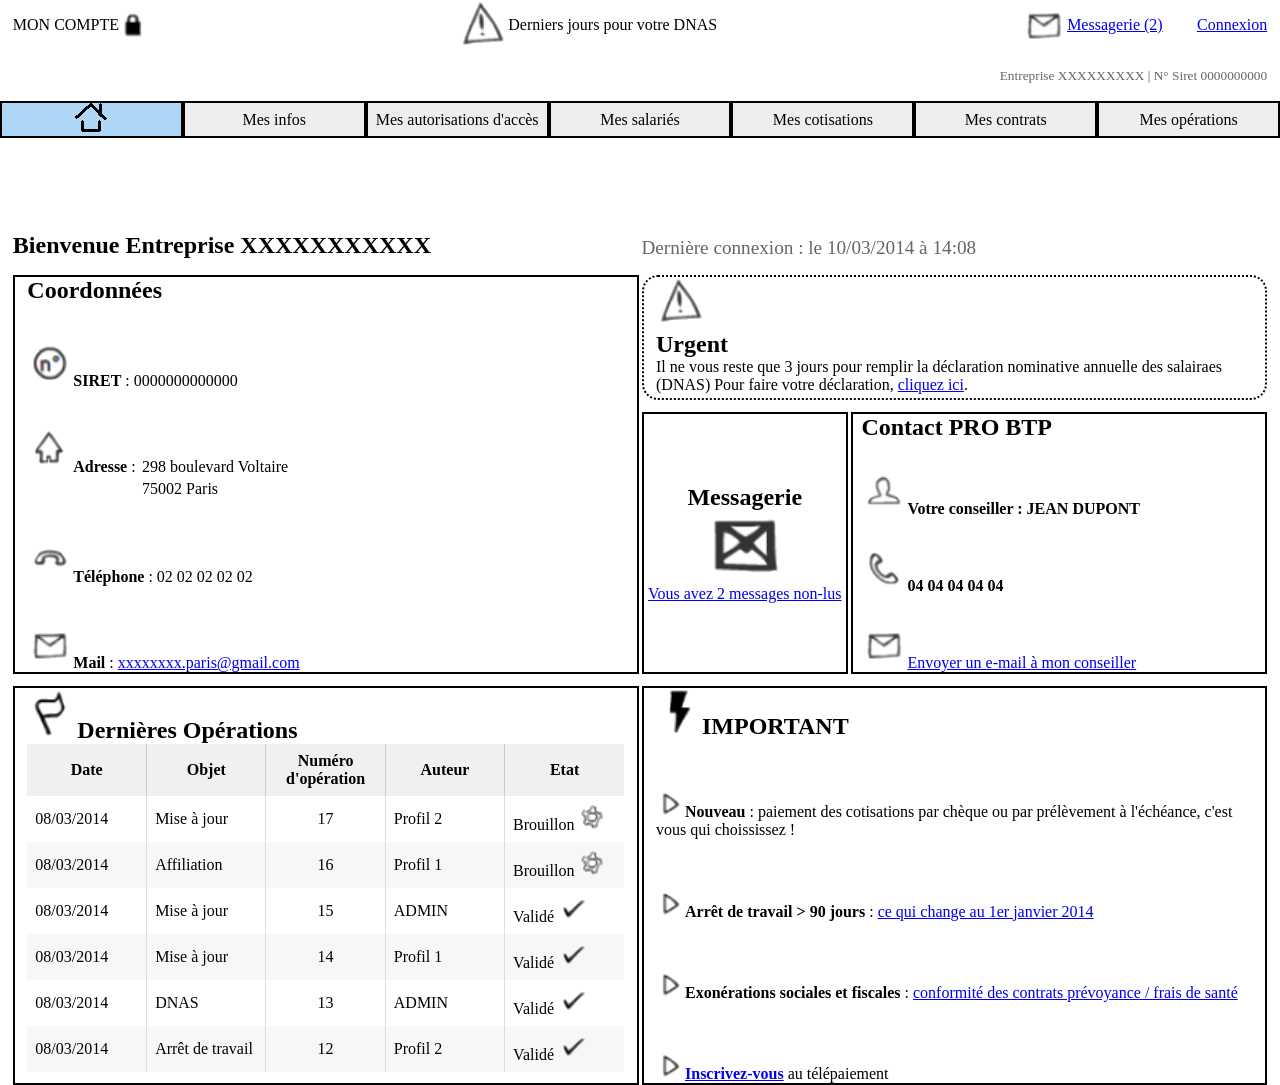
==== commit 7de02114: "cleanup" ====
--- a/index.html
+++ b/index.html
@@ -28,7 +28,7 @@
             </ul>
         </nav>
 
-    <main class="maingrid">
+    <main class="container maingrid">
         <section class="maingrid1-1">
             <h1>Bienvenue Entreprise XXXXXXXXXXX</h1> 
         </section>
--- a/style.css
+++ b/style.css
@@ -183,6 +183,7 @@
     height: 100%;
     padding: 0 2%;
     animation: myAnimation 2s infinite linear;
+    border-radius: 1rem;
 }
 
 @keyframes myAnimation {
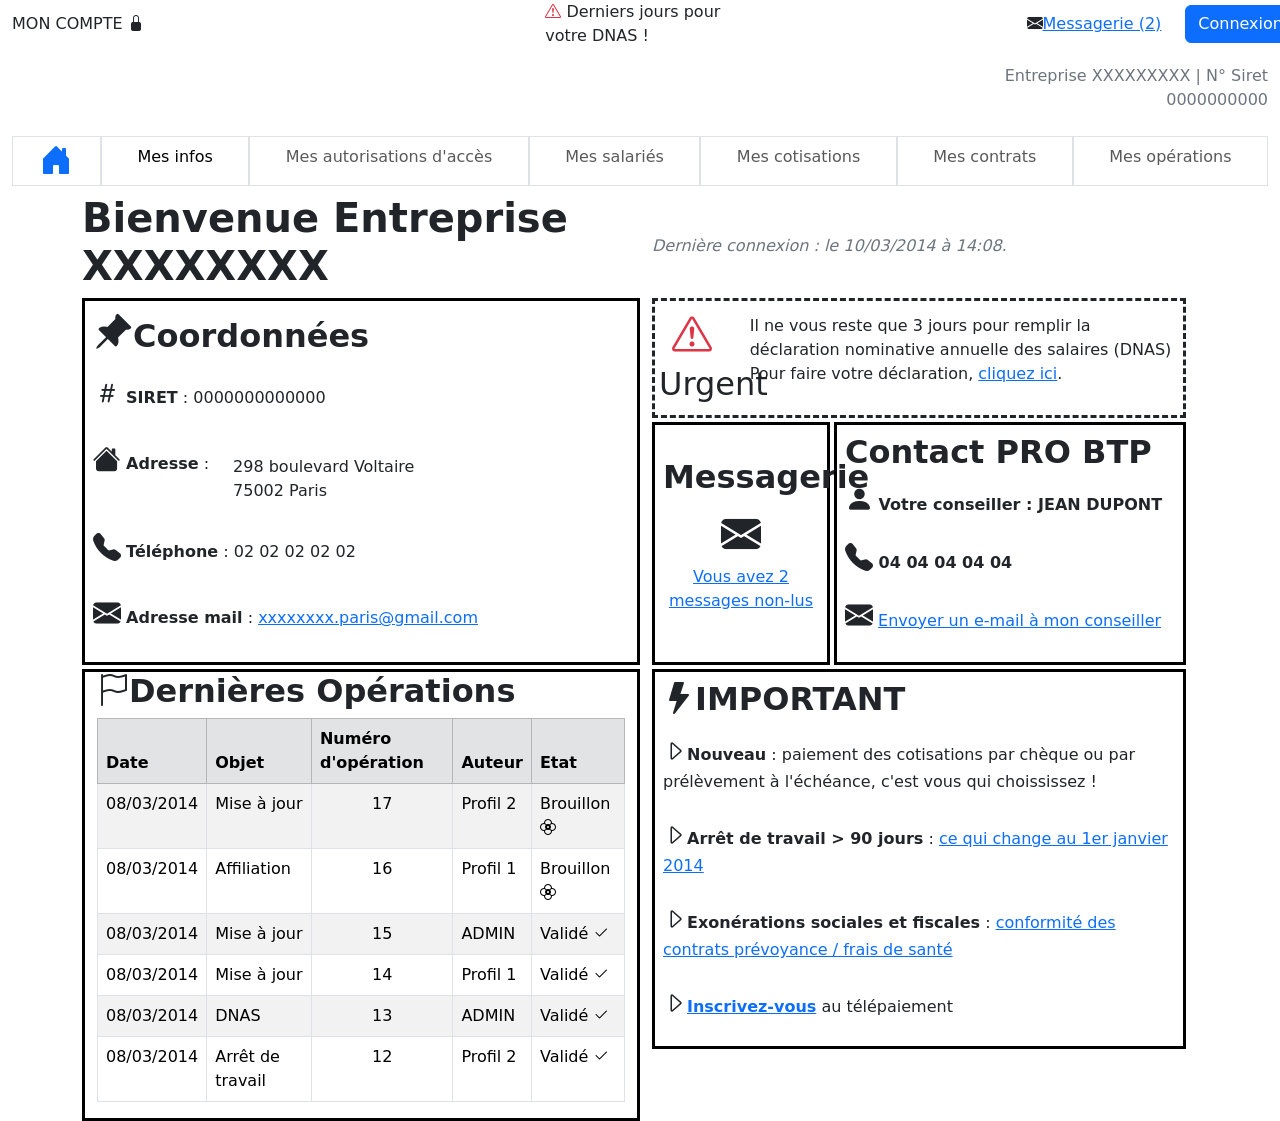
==== commit 94fae915: "external css" ====
--- a/index.html
+++ b/index.html
@@ -3,157 +3,190 @@
 <head>
     <meta charset="UTF-8">
     <meta name="viewport" content="width=device-width, initial-scale=1.0">
+    <link rel="stylesheet" href="https://cdn.jsdelivr.net/npm/bootstrap-icons@1.13.1/font/bootstrap-icons.min.css">
+    <link href="https://cdn.jsdelivr.net/npm/bootstrap@5.3.8/dist/css/bootstrap.min.css" rel="stylesheet" integrity="sha384-sRIl4kxILFvY47J16cr9ZwB07vP4J8+LH7qKQnuqkuIAvNWLzeN8tE5YBujZqJLB" crossorigin="anonymous">
+    <link rel="stylesheet" href="style.css">
+    <script src="https://cdn.jsdelivr.net/npm/bootstrap@5.3.8/dist/js/bootstrap.bundle.min.js" integrity="sha384-FKyoEForCGlyvwx9Hj09JcYn3nv7wiPVlz7YYwJrWVcXK/BmnVDxM+D2scQbITxI" crossorigin="anonymous"></script>
     <title>Eval Maquette</title>
-    <link rel="stylesheet" href="style.css">
 </head>
 <body>
     
-    <header class="container">
-        <p class="grid1">MON COMPTE <img src="images/cadenas.png" alt=""></p>
-        <p class="grid2 centered"><img src="images/Alert.png" alt="">Derniers jours pour votre DNAS</p>
-        <p class="grid3 alignr"><img src="images/mail.png" alt=""><a href="ms-outlook:">Messagerie (2)</a></p>
-        <p class="grid4 alignr"><a href="connect.html">Connexion</a></p>
-        <p class="grid5 alignr secondarytxt">Entreprise XXXXXXXXX | N° Siret 0000000000</p>  
-    </header>
+    <div class="container-fluid">
 
-        <nav>
-            <ul>
-                <li><a class="bluebg" href="#"><img src="images/house.png" alt=""></a></li>
-                <li><a href="#">Mes infos</a></li>
-                <li><a href="#">Mes autorisations d'accès</a></li>
-                <li><a href="#">Mes salariés</a></li>
-                <li><a href="#">Mes cotisations</a></li>
-                <li><a href="#">Mes contrats</a></li>
-                <li><a href="#">Mes opérations</a></li>
-            </ul>
-        </nav>
+        <header>
+            <div class="row">
+                <p class="col left col-md-2 align-self-center">MON COMPTE <i class="bi bi-lock-fill"></i></p>
+                <p class="col col-md-2 offset-3 align-self-center"><i class="bi bi-exclamation-triangle text-danger"></i> Derniers jours pour votre DNAS !</p>
+                <p class="col col-md-2 offset-2 text-end align-self-center"><i class="bi bi-envelope-fill"></i><a href="mailto:">Messagerie (2)</a></p>
+                <p class="col col-md-1 align-self-center text-end"><a class="btn border-primary bg-primary text-white" href="connect.html">Connexion</a></p>
+            </div>
+            <div class="row">
+                <div class="col"></div>
+                <p class="col col-lg-3 fw-light text-secondary justify-content-end text-end">Entreprise XXXXXXXXX | N° Siret 0000000000</p>
+            </div>
+            
 
-    <main class="container maingrid">
-        <section class="maingrid1-1">
-            <h1>Bienvenue Entreprise XXXXXXXXXXX</h1> 
-        </section>
+            
+            <nav class="navbar navbar-expand-lg">
+                <button class="navbar-toggler" type="button" data-bs-toggle="collapse" data-bs-target="#navbarNav" aria-controls="navbarNav" aria-expanded="false" aria-label="Toggle navigation">
+                    <span class="navbar-toggler-icon"></span>
+                </button>
+                <div class="collapse navbar-collapse" id="navbarNav">
+                    <ul class="navbar-nav nav-fill w-100">
+                        <li class="border nav-item"><a class="nav-brand" href="#"><i class="bi bi-house-door-fill fs-2"></i></a></li>
+                        <li class="border nav-item"><a class="nav-link active" href="#">Mes infos</a></li>
+                        <li class="border nav-item"><a class="nav-link" href="#">Mes autorisations d'accès</a></li>
+                        <li class="border nav-item"><a class="nav-link" href="#">Mes salariés</a></li>
+                        <li class="border nav-item"><a class="nav-link" href="#">Mes cotisations</a></li>
+                        <li class="border nav-item"><a class="nav-link" href="#">Mes contrats</a></li>
+                        <li class="border nav-item"><a class="nav-link" href="#">Mes opérations</a></li>
+                    </ul>
+                </div>
+            </nav>   
+        </header>
         
-        <section class="maingrid1-2">
-            <article>Dernière connexion : le <time datetime="2014-03-10">10/03/2014</date> à <time datetime="14:08">14:08</time></article>
-        </section>
+        <main class="container">
+            <section class="row">
+                <h1 class="col col-lg-6 col-md-12"><strong>Bienvenue Entreprise XXXXXXXX</strong></h1>
+                <aside class="col col-lg-6 col-md-12 text-secondary align-self-center"><em>Dernière connexion : le <time datetime="2014-03-10">10/03/2014</date> à <time datetime="14:08">14:08</time>.</em></aside>
+            </section>
+            
+            <div class="row m-0">
+                <section class="col col-lg-6 col-md-12 border border-3 border-black p-2">
+                    <article class="d-flex flex-column gap-2">
+                        <h2><i class="bi bi-pin-angle-fill fs-1"></i><strong>Coordonnées</strong></h2>
+                        <p><i class="bi bi-hash fs-3"></i> <strong>SIRET</strong> : 0000000000000</p>
+                        <div class="row">
+                            <p class="col col-auto"><i class="bi bi-house-fill fs-3"></i> <strong>Adresse</strong> :</p>
+                            <address class="col col-auto pt-3">
+                                298 boulevard Voltaire <br>
+                                75002 Paris
+                            </address>
+                        </div>
+                        <p><i class="bi bi-telephone-fill fs-3"></i> <strong>Téléphone</strong> : 02 02 02 02 02</p>
+                        <p><i class="bi bi-envelope-fill fs-3"></i> <strong>Adresse mail</strong> : <a href="mailto:xxxxxxxx.paris@gmail.com">xxxxxxxx.paris@gmail.com</a></p>
+                    </article>
+                </section>
+                    
+                    
+                <div class="col col-lg-6 col-md-12">
+                    <div class="row pb-1">
+                        <section>
+                            <article class="animate p-1">
+                                <div class="row">
+                                    <span class="col col-lg-2 col-md-4 text-center"><i class="bi bi-exclamation-triangle fs-1 text-danger"></i><h2>Urgent</h2></span>
+                                    <p class="col col-lg-10 col-md-8 align-self-center">Il ne vous reste que 3 jours pour remplir la déclaration nominative annuelle des salaires (DNAS)
+                                        Pour faire votre déclaration, <a href="#">cliquez ici</a>.
+                                    </p>
+                                </div>
+                             </article>  
+                        </section>
+                    </div>   
 
-        <section class="maingrid2-1">
-            <article class="border">
-                <h2><strong>Coordonnées</strong></h2>
-                <p><img src="images/number.png" alt=""><strong>SIRET</strong> : 0000000000000</p>
-                <div class="contact">
-                <p class="test"><img src="images/home.png" alt=""><strong>Adresse</strong> :</p> 
-                    <address>
-                        298 boulevard Voltaire <br>
-                        75002 Paris
-                    </address>
+                    <div class="row m-0">  
+                        <section class="col col-lg-4 col-md-12 align-content-center border border-3 border-black p-2">
+                            <article class="text-center">
+                                <h2><strong>Messagerie</strong></h2>
+                                <i class="bi bi-envelope-fill fs-1"></i>
+                                <p><a href="mailto:">Vous avez 2 messages non-lus</a></p>
+                            </article>
+                        </section>
+                        
+                        <section class="col col-lg-8 col-md-12 p-0 ps-1">
+                            <article class="border border-3 border-black p-2">
+                                <h2><strong>Contact PRO BTP</strong></h2>
+                                <p><i class="bi bi-person-fill fs-3"></i><strong> Votre conseiller : JEAN DUPONT</strong></p>
+                                <p><i class="bi bi-telephone-fill fs-3"></i><strong> 04 04 04 04 04</strong></p>
+                                <p><i class="bi bi-envelope-fill fs-3"></i> <a href="mailto:">Envoyer un e-mail à mon conseiller</a></p>
+                            </article>
+                        </section>
+                    </div>
+                </div>    
+            </div>   
 
-                    </div>
-                <p><img src="images/phone.png" alt=""><strong>Téléphone</strong> : 02 02 02 02 02</p>
-                <p><img src="images/mail.png" alt=""><strong>Mail</strong> : <a href="mailto:xxxxxxxx.paris@gmail.com">xxxxxxxx.paris@gmail.com</a></p>
-            </article>
-        </section>
-        
-        <section class="maingrid2-2-1">
-            <article class="animate">
-                <img src="images/Alert.png" alt=""><h2>Urgent</h2>
-                <p>Il ne vous reste que 3 jours pour remplir la déclaration nominative annuelle des salairaes (DNAS)
-                    Pour faire votre déclaration, <a href="#">cliquez ici</a>.
-                </p>
-            </article>
-        </section>
-
-        <section class="maingrid2-2-2-1">
-            <article class="border">
-                <h2><strong>Messagerie</strong></h2>
-                <figure><img src="images/message_big.png" alt=""></figure>
-                <p><a href="mailto:">Vous avez 2 messages non-lus</a></p>
-            </article>
-        </section>
-
-        <section class="maingrid2-2-2-2">
-            <article class="border">
-                <h2><strong>Contact PRO BTP</strong></h2>
-                <p><img src="images/person.png" alt=""><strong>Votre conseiller : JEAN DUPONT</strong></p>
-                <p><img src="images/phone_big.png" alt=""><strong>04 04 04 04 04</strong></p>
-                <p><img src="images/mail.png" alt=""><a href="ms-outlook:">Envoyer un e-mail à mon conseiller</a></p>
-            </article>
-        </section>
-
-        <section class="maingrid3-1">
-            <article class="border">
-                <h2><img src="images/flag.png" alt=""><strong>Dernières Opérations</strong></h2>
-                <table>
-                    <thead>
-                        <tr>
-                            <th>Date</th>
-                            <th>Objet</th>
-                            <th>Numéro d'opération</th>
-                            <th>Auteur</th>
-                            <th>Etat</th>
-                        </tr>
-                    </thead>
-                    <tbody>
-                        <tr>
-                            <td><time datetime="2014-03-08">08/03/2014</time></td>
-                            <td>Mise à jour</td>
-                            <td class="centered">17</td>
-                            <td>Profil 2</td>
-                            <td>Brouillon <img src="images/flower.png" alt=""></td>
-                        </tr>
-                        <tr>
-                            <td><time datetime="2014-03-08">08/03/2014</time></td>
-                            <td>Affiliation</td>
-                            <td class="centered">16</td>
-                            <td>Profil 1</td>
-                            <td>Brouillon <img src="images/flower.png" alt=""></td>
-                        </tr>
-                        <tr>
-                            <td><time datetime="2014-03-08">08/03/2014</time></td>
-                            <td>Mise à jour</td>
-                            <td class="centered">15</td>
-                            <td>ADMIN</td>
-                            <td>Validé <img src="images/check.png" alt=""></td>
-                        </tr>
-                        <tr>
-                            <td><time datetime="2014-03-08">08/03/2014</time></td>
-                            <td>Mise à jour</td>
-                            <td class="centered">14</td>
-                            <td>Profil 1</td>
-                            <td>Validé <img src="images/check.png" alt=""></td>
-                        </tr>
-                        <tr>
-                            <td><time datetime="2014-03-08">08/03/2014</time></td>
-                            <td>DNAS</td>
-                            <td class="centered">13</td>
-                            <td>ADMIN</td>
-                            <td>Validé <img src="images/check.png" alt=""></td>
-                        </tr>
-                        <tr>
-                            <td><time datetime="2014-03-08">08/03/2014</time></td>
-                            <td>Arrêt de travail</td>
-                            <td class="centered">12</td>
-                            <td>Profil 2</td>
-                            <td>Validé <img src="images/check.png" alt=""></td>
-                        </tr>
-                    </tbody>
-                </table>
-            </article>
-        </section>
-
-        <section class="maingrid3-2">
-            <article class="border">
-                <h2><img src="images/acdc.png" alt=""><strong>IMPORTANT</strong></h2>
-                <p><img src="images/arrow.png" alt=""><strong>Nouveau</strong> :
-                paiement des cotisations par chèque ou par prélèvement à l'échéance, c'est vous qui choississez !</p>
-                <p><img src="images/arrow.png" alt=""><strong>Arrêt de travail > 90 jours</strong> :
-                <a href="#">ce qui change au 1er janvier 2014</a></p>
-                <p><img src="images/arrow.png" alt=""><strong>Exonérations sociales et fiscales</strong> :
-                <a href="#">conformité des contrats prévoyance / frais de santé</a></p>
-                <p><img src="images/arrow.png" alt=""><strong><a href="inscription.html">Inscrivez-vous</a></strong> au télépaiement</p>
-            </article>
-        </section>
-
-    </main>
+            <div class="row m-0 mt-1">
+                <section class="col col-lg-6 col-md-12 border border-3 border-black">
+                    <article class="">
+                        <h2><i class="bi bi-flag"></i><strong>Dernières Opérations</strong></h2>
+                        <table class="table table-bordered table-striped">
+                            <thead>
+                                <tr class="table-secondary">
+                                    <th>Date</th>
+                                    <th>Objet</th>
+                                    <th>Numéro d'opération</th>
+                                    <th>Auteur</th>
+                                    <th>Etat</th>
+                                </tr>
+                            </thead>
+                            <tbody class="">
+                                <tr>
+                                    <td><time datetime="2014-03-08">08/03/2014</time></td>
+                                    <td>Mise à jour</td>
+                                    <td class="text-center">17</td>
+                                    <td>Profil 2</td>
+                                    <td>Brouillon <i class="bi bi-flower2"></i></td>
+                                </tr>
+                                <tr>
+                                    <td><time datetime="2014-03-08">08/03/2014</time></td>
+                                    <td>Affiliation</td>
+                                    <td class="text-center">16</td>
+                                    <td>Profil 1</td>
+                                    <td>Brouillon <i class="bi bi-flower2"></i></td>
+                                </tr>
+                                <tr>
+                                    <td><time datetime="2014-03-08">08/03/2014</time></td>
+                                    <td>Mise à jour</td>
+                                    <td class="text-center">15</td>
+                                    <td>ADMIN</td>
+                                    <td>Validé <i class="bi bi-check2"></i></td>
+                                </tr>
+                                <tr>
+                                    <td><time datetime="2014-03-08">08/03/2014</time></td>
+                                    <td>Mise à jour</td>
+                                    <td class="text-center">14</td>
+                                    <td>Profil 1</td>
+                                    <td>Validé <i class="bi bi-check2"></i></td>
+                                </tr>
+                                <tr>
+                                    <td><time datetime="2014-03-08">08/03/2014</time></td>
+                                    <td>DNAS</td>
+                                    <td class="text-center">13</td>
+                                    <td>ADMIN</td>
+                                    <td>Validé <i class="bi bi-check2"></i></td>
+                                </tr>
+                                <tr>
+                                    <td><time datetime="2014-03-08">08/03/2014</time></td>
+                                    <td>Arrêt de travail</td>
+                                    <td class="text-center">12</td>
+                                    <td>Profil 2</td>
+                                    <td>Validé <i class="bi bi-check2"></i></td>
+                                </tr>
+                            </tbody>
+                        </table>
+                    </article>
+                </section>
+                
+                <div class="col col-lg-6 col-md-12">
+                    <section class="border border-3 border-black p-2 d-flex flex-column gap-2">
+                        <h2><i class="bi bi-lightning-fill"></i><strong>IMPORTANT</strong></h2>
+                        <article>
+                            <p><i class="bi bi-caret-right fs-4"></i><strong>Nouveau</strong> :
+                            paiement des cotisations par chèque ou par prélèvement à l'échéance, c'est vous qui choississez !</p>                        </article>
+                        <article>
+                            <p><i class="bi bi-caret-right fs-4"></i><strong>Arrêt de travail > 90 jours</strong> :
+                            <a href="#">ce qui change au 1er janvier 2014</a></p>
+                        </article>
+                        <article>
+                            <p><i class="bi bi-caret-right fs-4"></i><strong>Exonérations sociales et fiscales</strong> :
+                            <a href="#">conformité des contrats prévoyance / frais de santé</a></p>
+                        </article>
+                        <article>
+                            <p><i class="bi bi-caret-right fs-4"></i><strong><a href="inscription.html">Inscrivez-vous</a></strong> au télépaiement</p>
+                        </article>
+                    </section>
+                </div>
+            </div>                
+        </main>
+    </div>
 </body>
 </html>
--- a/style.css
+++ b/style.css
@@ -1,230 +1,13 @@
-* {
-    margin: 0;
-    padding: 0;
-}
-
-.container {
-    margin: 0 1%;
-}
-
-header {
-    display: grid;
-    grid-template-columns: repeat(12, 1fr);
-    grid-template-rows: repeat(2, 1fr);
-    grid-column-gap: 0px;
-    grid-row-gap: 1px; 
-}
-
-header p{
-    display: flex;
-    align-items: center;
-}
-
-.alignr {
-    justify-content: right;
-}
-
-.centered {
-    justify-content: center;
-    text-align: center;
-}
-
-.grid1 {
-    grid-area: 1 / 1 / 2 / 3;
-}
-
-.grid2 { 
-    grid-area: 1 / 5 / 2 / 8; 
-}
-
-.grid3 { 
-    grid-area: 1 / 10 / 2 / 12; 
-}
-
-.grid4 { 
-    grid-area: 1 / 12 / 1 / 13; 
-}
-
-.grid5 { 
-    grid-area: 2 / 9 / 3 / 13; 
-}
-
-.secondarytxt {
-    font-size: smaller;
-    color: #666;
-}
-
-nav ul {
-    list-style-type: none;
-    background-color: #eee;
-    display: flex;
-}
-
-nav ul li {
-    flex: 1 1 0;
-    display: flex;
-    justify-content: center;
-    align-items: center;
-    border: 2px solid;
-}
-
-nav ul li a {
-    display: block;
-    text-align: center;
-    text-decoration: none;
-    color: black;
-    width: 100%;
-}
-
-nav ul li:hover {
-    background-color: #bbb;
-}
-
-.bluebg {
-    background-color: rgba(100, 185, 255, 0.473);
-}
-
-.maingrid {
-    display: grid;
-    grid-template-columns: repeat(12, 1fr);
-    grid-template-rows: repeat(7, 1fr);
-    grid-column-gap: 3px;
-    grid-row-gap: 1em;
-}
-
-.maingrid1-1 { 
-    grid-area: 1 / 1 / 2 / 7;
-    align-content: end;
-}
-
-.maingrid1-2 { 
-    grid-area: 1 / 7 / 2 / 13; 
-    align-content: end;
-    font-size: larger;
-    color: #666;
-}
-
-.maingrid2-1 { 
-    grid-area: 2 / 1 / 5 / 7; 
-}
-
-.maingrid2-1 article {
-    display: flex;
-    flex-direction: column;
-    justify-content: space-between;
-}
-
-.test address{ 
-    display: inline-block !important;
-    margin: 0;
-}
-
-.contact {
-  display: flex;
-  align-items: baseline;
-  gap: 0.4em;
-  flex-wrap: wrap;
-}
-
-.contact address {
-  display: inline;
-  margin: 0;
-  font-style: normal;
-  line-height: 1.4;
-}
-
-.maingrid2-2-1 { 
-    grid-area: 2 / 7 / 3 / 13;
-
-}
-
-.maingrid2-2-2-1 { 
-    grid-area: 3 / 7 / 5 / 9; 
-}
-
-.maingrid2-2-2-1 article {
-    text-align: center;
-    align-content: center;
-}
-
-.maingrid2-2-2-2 { 
-    grid-area: 3 / 9 / 5 / 13; 
-}
-
-.maingrid2-2-2-2 article {
-    display: flex;
-    flex-direction: column;
-    justify-content: space-between;
-    height: 100%;
-}
-
-.maingrid3-1 { 
-    grid-area: 5 / 1 / 8 / 7; 
-}
-
-.maingrid3-2 { 
-    grid-area: 5 / 7 / 8 / 13; 
-}
-
-.maingrid3-2 article {
-    display: flex;
-    flex-direction: column;
-    justify-content: space-between;
-}
-
-.border {
-    border: 2px solid black;
-    height: 100%;
-    padding: 0 2%;
-}
-
-.animate {
-    border: 2px dotted;
-    height: 100%;
-    padding: 0 2%;
-    animation: myAnimation 2s infinite linear;
-    border-radius: 1rem;
-}
-
-@keyframes myAnimation {
-    0% { border-color: red; }
-    25% { border-color: yellow; }
-    50% { border-color: green; }
-    75% { border-color: blue; }
-    100% { border-color: red; }
-}
-
-table {
-  width: 100%;
-  border-collapse: collapse;
-  border-spacing: 0;
-  table-layout: fixed;
-}
-
-thead th {
-  text-align: center;
-  background: #f0f0f0;
-  padding: 0.5em;
-  border-right: 1px solid #ccc;
-}
-
-thead th:last-child {
-  border-right: none;
-}
-
-tbody td {
-  padding: 0.5em;
-  border-right: 1px solid #ddd;
-}
-
-tbody td:last-child {
-  border-right: none;
-}
-
-tbody tr:nth-child(odd) {
-  background-color: #fff;
-}
-
-tbody tr:nth-child(even) {
-  background-color: #f7f7f7;
-}+    @keyframes myAnimation {
+        0%   { border-color: red; }
+        25%  { border-color: blue; }
+        50%  { border-color: yellow; }
+        75%  { border-color: green; }
+        100% { border-color: red; }
+    }          
+    
+    .animate {
+        animation: myAnimation 2s infinite linear;
+        border: 3px dashed;
+    }
+	        
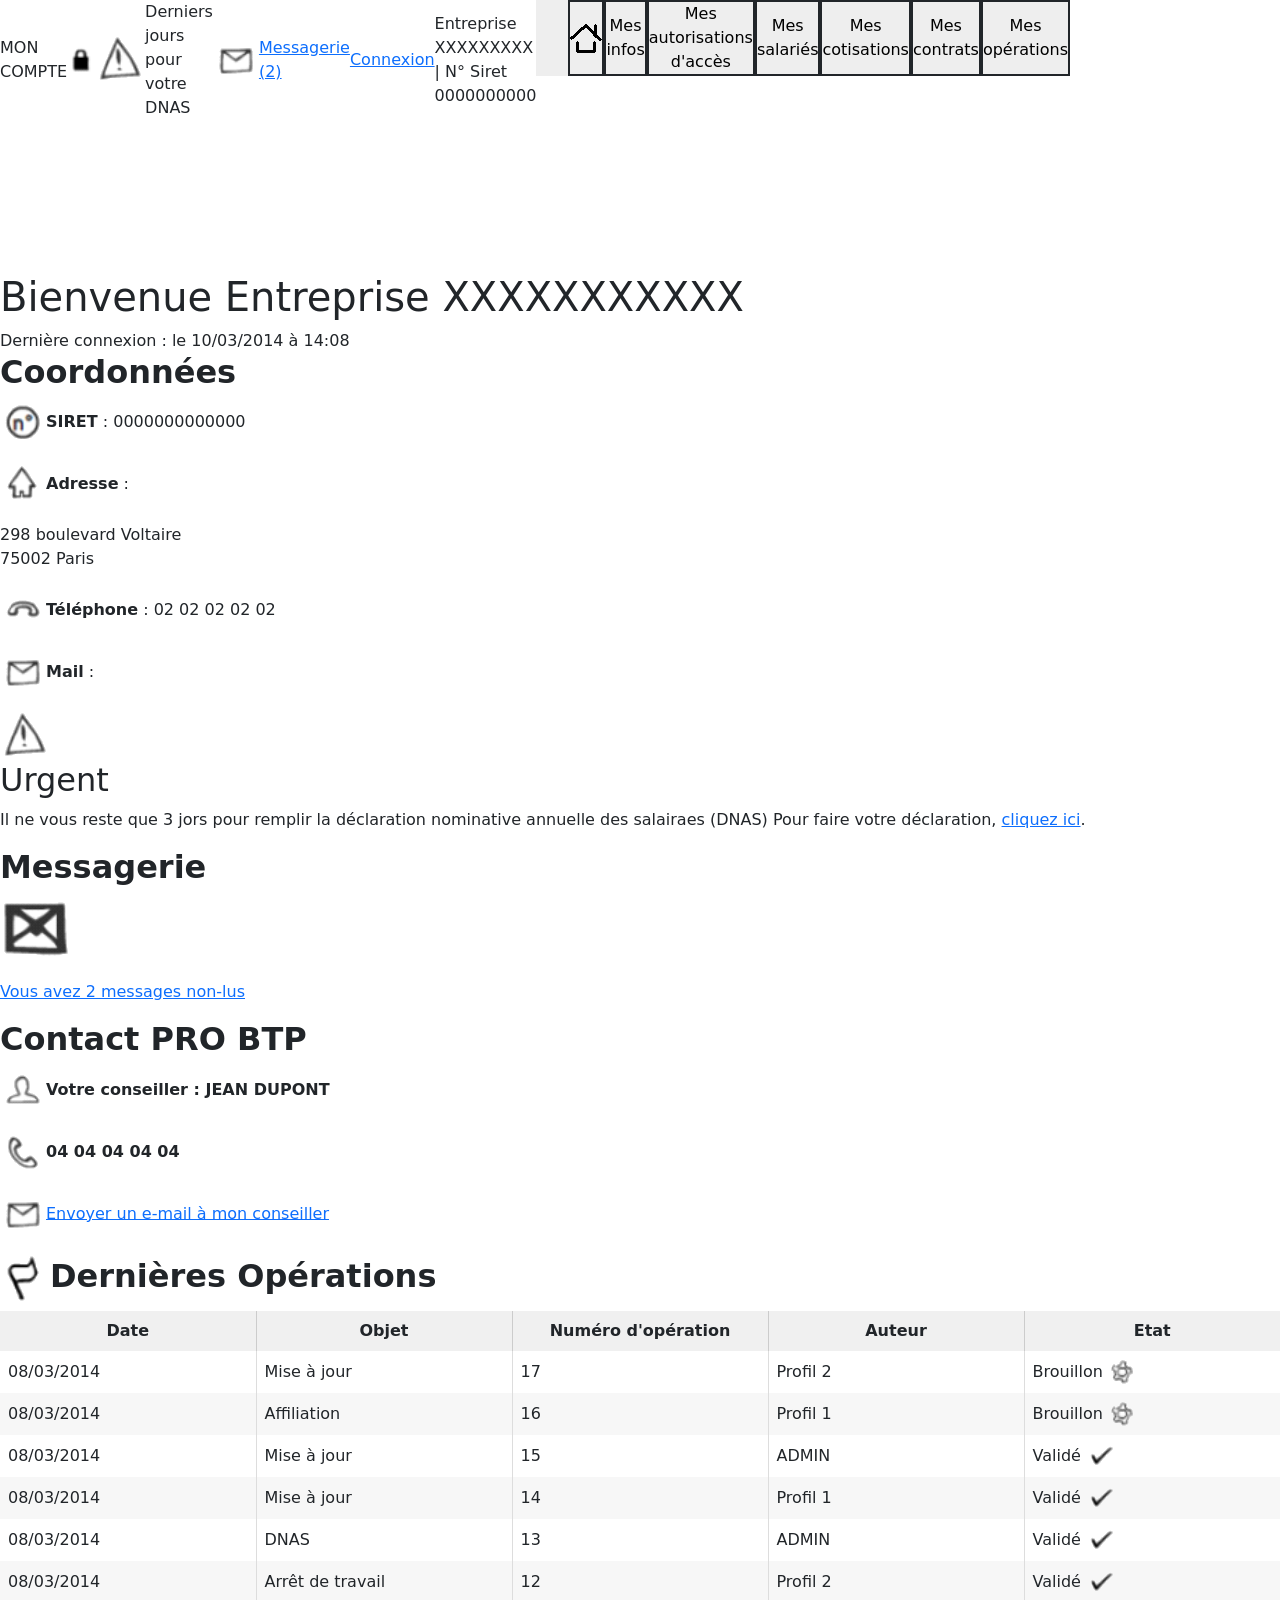
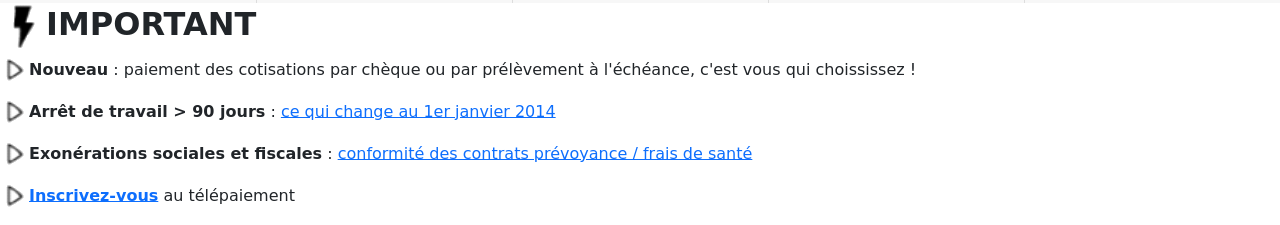
==== commit ae9ba88c: "Merge branch 'css-pur' of https://github.com/Pierre-Willig/EvalHTMLCSSmaquette into bootstrap" ====
--- a/index.html
+++ b/index.html
@@ -8,185 +8,156 @@
     <link rel="stylesheet" href="style.css">
     <script src="https://cdn.jsdelivr.net/npm/bootstrap@5.3.8/dist/js/bootstrap.bundle.min.js" integrity="sha384-FKyoEForCGlyvwx9Hj09JcYn3nv7wiPVlz7YYwJrWVcXK/BmnVDxM+D2scQbITxI" crossorigin="anonymous"></script>
     <title>Eval Maquette</title>
+    <link rel="stylesheet" href="style.css">
 </head>
 <body>
     
-    <div class="container-fluid">
+    <header>
+        <p>MON COMPTE <img src="images/cadenas.png" alt=""></p>
+        <p><img src="images/Alert.png" alt="">Derniers jours pour votre DNAS</p>
+        <p><img src="images/mail.png" alt=""><a href="mailto:">Messagerie (2)</a></p>
+        <p><a href="connect.html">Connexion</a></p>
+        <p>Entreprise XXXXXXXXX | N° Siret 0000000000</p>
 
-        <header>
-            <div class="row">
-                <p class="col left col-md-2 align-self-center">MON COMPTE <i class="bi bi-lock-fill"></i></p>
-                <p class="col col-md-2 offset-3 align-self-center"><i class="bi bi-exclamation-triangle text-danger"></i> Derniers jours pour votre DNAS !</p>
-                <p class="col col-md-2 offset-2 text-end align-self-center"><i class="bi bi-envelope-fill"></i><a href="mailto:">Messagerie (2)</a></p>
-                <p class="col col-md-1 align-self-center text-end"><a class="btn border-primary bg-primary text-white" href="connect.html">Connexion</a></p>
-            </div>
-            <div class="row">
-                <div class="col"></div>
-                <p class="col col-lg-3 fw-light text-secondary justify-content-end text-end">Entreprise XXXXXXXXX | N° Siret 0000000000</p>
-            </div>
-            
+        <nav>
+            <ul>
+                <li><a href="#"></a><img src="images/house.png" alt=""></a></li>
+                <li><a href="#">Mes infos</a></li>
+                <li><a href="#">Mes autorisations d'accès</a></li>
+                <li><a href="#">Mes salariés</a></li>
+                <li><a href="#">Mes cotisations</a></li>
+                <li><a href="#">Mes contrats</a></li>
+                <li><a href="#">Mes opérations</a></li>
+            </ul>
+        </nav>
+    </header>
 
-            
-            <nav class="navbar navbar-expand-lg">
-                <button class="navbar-toggler" type="button" data-bs-toggle="collapse" data-bs-target="#navbarNav" aria-controls="navbarNav" aria-expanded="false" aria-label="Toggle navigation">
-                    <span class="navbar-toggler-icon"></span>
-                </button>
-                <div class="collapse navbar-collapse" id="navbarNav">
-                    <ul class="navbar-nav nav-fill w-100">
-                        <li class="border nav-item"><a class="nav-brand" href="#"><i class="bi bi-house-door-fill fs-2"></i></a></li>
-                        <li class="border nav-item"><a class="nav-link active" href="#">Mes infos</a></li>
-                        <li class="border nav-item"><a class="nav-link" href="#">Mes autorisations d'accès</a></li>
-                        <li class="border nav-item"><a class="nav-link" href="#">Mes salariés</a></li>
-                        <li class="border nav-item"><a class="nav-link" href="#">Mes cotisations</a></li>
-                        <li class="border nav-item"><a class="nav-link" href="#">Mes contrats</a></li>
-                        <li class="border nav-item"><a class="nav-link" href="#">Mes opérations</a></li>
-                    </ul>
-                </div>
-            </nav>   
-        </header>
+    <main>
+        <section>
+            <h1>Bienvenue Entreprise XXXXXXXXXXX</h1>
+            <aside>Dernière connexion : le <time datetime="2014-03-10">10/03/2014</date> à <time datetime="14:08">14:08</time></aside>
+        </section>
+
+        <section>
+            <article>
+                <h2><strong>Coordonnées</strong></h2>
+                <p><img src="images/number.png" alt=""><strong>SIRET</strong> : 0000000000000</p>
+                <p><img src="images/home.png" alt=""><strong>Adresse</strong> : 
+                    <address>
+                        298 boulevard Voltaire <br>
+                        75002 Paris
+                    </address></p>
+                <p><img src="images/phone.png" alt=""><strong>Téléphone</strong> : 02 02 02 02 02</p>
+                <p><img src="images/mail.png" alt=""><strong>Mail</strong> : <a href="mailto:xxxxxxxx.paris@gmail.com"></a></p>
+            </article>
+        </section>
         
-        <main class="container">
-            <section class="row">
-                <h1 class="col col-lg-6 col-md-12"><strong>Bienvenue Entreprise XXXXXXXX</strong></h1>
-                <aside class="col col-lg-6 col-md-12 text-secondary align-self-center"><em>Dernière connexion : le <time datetime="2014-03-10">10/03/2014</date> à <time datetime="14:08">14:08</time>.</em></aside>
-            </section>
-            
-            <div class="row m-0">
-                <section class="col col-lg-6 col-md-12 border border-3 border-black p-2">
-                    <article class="d-flex flex-column gap-2">
-                        <h2><i class="bi bi-pin-angle-fill fs-1"></i><strong>Coordonnées</strong></h2>
-                        <p><i class="bi bi-hash fs-3"></i> <strong>SIRET</strong> : 0000000000000</p>
-                        <div class="row">
-                            <p class="col col-auto"><i class="bi bi-house-fill fs-3"></i> <strong>Adresse</strong> :</p>
-                            <address class="col col-auto pt-3">
-                                298 boulevard Voltaire <br>
-                                75002 Paris
-                            </address>
-                        </div>
-                        <p><i class="bi bi-telephone-fill fs-3"></i> <strong>Téléphone</strong> : 02 02 02 02 02</p>
-                        <p><i class="bi bi-envelope-fill fs-3"></i> <strong>Adresse mail</strong> : <a href="mailto:xxxxxxxx.paris@gmail.com">xxxxxxxx.paris@gmail.com</a></p>
-                    </article>
-                </section>
-                    
-                    
-                <div class="col col-lg-6 col-md-12">
-                    <div class="row pb-1">
-                        <section>
-                            <article class="animate p-1">
-                                <div class="row">
-                                    <span class="col col-lg-2 col-md-4 text-center"><i class="bi bi-exclamation-triangle fs-1 text-danger"></i><h2>Urgent</h2></span>
-                                    <p class="col col-lg-10 col-md-8 align-self-center">Il ne vous reste que 3 jours pour remplir la déclaration nominative annuelle des salaires (DNAS)
-                                        Pour faire votre déclaration, <a href="#">cliquez ici</a>.
-                                    </p>
-                                </div>
-                             </article>  
-                        </section>
-                    </div>   
+        <section>
+            <article>
+                <img src="images/Alert.png" alt=""><h2>Urgent</h2>
+                <p>Il ne vous reste que 3 jors pour remplir la déclaration nominative annuelle des salairaes (DNAS)
+                    Pour faire votre déclaration, <a href="#">cliquez ici</a>.
+                </p>
+            </article>
+        </section>
 
-                    <div class="row m-0">  
-                        <section class="col col-lg-4 col-md-12 align-content-center border border-3 border-black p-2">
-                            <article class="text-center">
-                                <h2><strong>Messagerie</strong></h2>
-                                <i class="bi bi-envelope-fill fs-1"></i>
-                                <p><a href="mailto:">Vous avez 2 messages non-lus</a></p>
-                            </article>
-                        </section>
-                        
-                        <section class="col col-lg-8 col-md-12 p-0 ps-1">
-                            <article class="border border-3 border-black p-2">
-                                <h2><strong>Contact PRO BTP</strong></h2>
-                                <p><i class="bi bi-person-fill fs-3"></i><strong> Votre conseiller : JEAN DUPONT</strong></p>
-                                <p><i class="bi bi-telephone-fill fs-3"></i><strong> 04 04 04 04 04</strong></p>
-                                <p><i class="bi bi-envelope-fill fs-3"></i> <a href="mailto:">Envoyer un e-mail à mon conseiller</a></p>
-                            </article>
-                        </section>
-                    </div>
-                </div>    
-            </div>   
+        <section>
+            <article>
+                <h2><strong>Messagerie</strong></h2>
+                <figure><img src="images/message_big.png" alt=""></figure>
+                <p><a href="mailto:">Vous avez 2 messages non-lus</a></p>
+            </article>
+        </section>
 
-            <div class="row m-0 mt-1">
-                <section class="col col-lg-6 col-md-12 border border-3 border-black">
-                    <article class="">
-                        <h2><i class="bi bi-flag"></i><strong>Dernières Opérations</strong></h2>
-                        <table class="table table-bordered table-striped">
-                            <thead>
-                                <tr class="table-secondary">
-                                    <th>Date</th>
-                                    <th>Objet</th>
-                                    <th>Numéro d'opération</th>
-                                    <th>Auteur</th>
-                                    <th>Etat</th>
-                                </tr>
-                            </thead>
-                            <tbody class="">
-                                <tr>
-                                    <td><time datetime="2014-03-08">08/03/2014</time></td>
-                                    <td>Mise à jour</td>
-                                    <td class="text-center">17</td>
-                                    <td>Profil 2</td>
-                                    <td>Brouillon <i class="bi bi-flower2"></i></td>
-                                </tr>
-                                <tr>
-                                    <td><time datetime="2014-03-08">08/03/2014</time></td>
-                                    <td>Affiliation</td>
-                                    <td class="text-center">16</td>
-                                    <td>Profil 1</td>
-                                    <td>Brouillon <i class="bi bi-flower2"></i></td>
-                                </tr>
-                                <tr>
-                                    <td><time datetime="2014-03-08">08/03/2014</time></td>
-                                    <td>Mise à jour</td>
-                                    <td class="text-center">15</td>
-                                    <td>ADMIN</td>
-                                    <td>Validé <i class="bi bi-check2"></i></td>
-                                </tr>
-                                <tr>
-                                    <td><time datetime="2014-03-08">08/03/2014</time></td>
-                                    <td>Mise à jour</td>
-                                    <td class="text-center">14</td>
-                                    <td>Profil 1</td>
-                                    <td>Validé <i class="bi bi-check2"></i></td>
-                                </tr>
-                                <tr>
-                                    <td><time datetime="2014-03-08">08/03/2014</time></td>
-                                    <td>DNAS</td>
-                                    <td class="text-center">13</td>
-                                    <td>ADMIN</td>
-                                    <td>Validé <i class="bi bi-check2"></i></td>
-                                </tr>
-                                <tr>
-                                    <td><time datetime="2014-03-08">08/03/2014</time></td>
-                                    <td>Arrêt de travail</td>
-                                    <td class="text-center">12</td>
-                                    <td>Profil 2</td>
-                                    <td>Validé <i class="bi bi-check2"></i></td>
-                                </tr>
-                            </tbody>
-                        </table>
-                    </article>
-                </section>
-                
-                <div class="col col-lg-6 col-md-12">
-                    <section class="border border-3 border-black p-2 d-flex flex-column gap-2">
-                        <h2><i class="bi bi-lightning-fill"></i><strong>IMPORTANT</strong></h2>
-                        <article>
-                            <p><i class="bi bi-caret-right fs-4"></i><strong>Nouveau</strong> :
-                            paiement des cotisations par chèque ou par prélèvement à l'échéance, c'est vous qui choississez !</p>                        </article>
-                        <article>
-                            <p><i class="bi bi-caret-right fs-4"></i><strong>Arrêt de travail > 90 jours</strong> :
-                            <a href="#">ce qui change au 1er janvier 2014</a></p>
-                        </article>
-                        <article>
-                            <p><i class="bi bi-caret-right fs-4"></i><strong>Exonérations sociales et fiscales</strong> :
-                            <a href="#">conformité des contrats prévoyance / frais de santé</a></p>
-                        </article>
-                        <article>
-                            <p><i class="bi bi-caret-right fs-4"></i><strong><a href="inscription.html">Inscrivez-vous</a></strong> au télépaiement</p>
-                        </article>
-                    </section>
-                </div>
-            </div>                
-        </main>
-    </div>
+        <section>
+            <article>
+                <h2><strong>Contact PRO BTP</strong></h2>
+                <p><img src="images/person.png" alt=""><strong>Votre conseiller : JEAN DUPONT</strong></p>
+                <p><img src="images/phone_big.png" alt=""><strong>04 04 04 04 04</strong></p>
+                <p><img src="images/mail.png" alt=""><a href="mailto:">Envoyer un e-mail à mon conseiller</a></p>
+            </article>
+        </section>
+
+        <section>
+            <article>
+                <h2><img src="images/flag.png" alt=""><strong>Dernières Opérations</strong></h2>
+                <table>
+                    <thead>
+                        <tr>
+                            <th>Date</th>
+                            <th>Objet</th>
+                            <th>Numéro d'opération</th>
+                            <th>Auteur</th>
+                            <th>Etat</th>
+                        </tr>
+                    </thead>
+                    <tbody>
+                        <tr>
+                            <td><time datetime="2014-03-08">08/03/2014</time></td>
+                            <td>Mise à jour</td>
+                            <td>17</td>
+                            <td>Profil 2</td>
+                            <td>Brouillon <img src="images/flower.png" alt=""></td>
+                        </tr>
+                        <tr>
+                            <td><time datetime="2014-03-08">08/03/2014</time></td>
+                            <td>Affiliation</td>
+                            <td>16</td>
+                            <td>Profil 1</td>
+                            <td>Brouillon <img src="images/flower.png" alt=""></td>
+                        </tr>
+                        <tr>
+                            <td><time datetime="2014-03-08">08/03/2014</time></td>
+                            <td>Mise à jour</td>
+                            <td>15</td>
+                            <td>ADMIN</td>
+                            <td>Validé <img src="images/check.png" alt=""></td>
+                        </tr>
+                        <tr>
+                            <td><time datetime="2014-03-08">08/03/2014</time></td>
+                            <td>Mise à jour</td>
+                            <td>14</td>
+                            <td>Profil 1</td>
+                            <td>Validé <img src="images/check.png" alt=""></td>
+                        </tr>
+                        <tr>
+                            <td><time datetime="2014-03-08">08/03/2014</time></td>
+                            <td>DNAS</td>
+                            <td>13</td>
+                            <td>ADMIN</td>
+                            <td>Validé <img src="images/check.png" alt=""></td>
+                        </tr>
+                        <tr>
+                            <td><time datetime="2014-03-08">08/03/2014</time></td>
+                            <td>Arrêt de travail</td>
+                            <td>12</td>
+                            <td>Profil 2</td>
+                            <td>Validé <img src="images/check.png" alt=""></td>
+                        </tr>
+                    </tbody>
+                </table>
+            </article>
+        </section>
+
+        <section>
+            <h2><img src="images/acdc.png" alt=""><strong>IMPORTANT</strong></h2>
+            <article>
+                <p><img src="images/arrow.png" alt=""><strong>Nouveau</strong> :
+                paiement des cotisations par chèque ou par prélèvement à l'échéance, c'est vous qui choississez !</p>
+            </article>
+            <article>
+                <p><img src="images/arrow.png" alt=""><strong>Arrêt de travail > 90 jours</strong> :
+                <a href="#">ce qui change au 1er janvier 2014</a></p>
+            </article>
+            <article>
+                <p><img src="images/arrow.png" alt=""><strong>Exonérations sociales et fiscales</strong> :
+                <a href="#">conformité des contrats prévoyance / frais de santé</a></p>
+            </article>
+            <article>
+                <p><img src="images/arrow.png" alt=""><strong><a href="inscription.html">Inscrivez-vous</a></strong> au télépaiement</p>
+            </article>
+        </section>
+
+    </main>
 </body>
 </html>
--- a/style.css
+++ b/style.css
@@ -1,3 +1,4 @@
+<<<<<<< HEAD
     @keyframes myAnimation {
         0%   { border-color: red; }
         25%  { border-color: blue; }
@@ -10,4 +11,235 @@
         animation: myAnimation 2s infinite linear;
         border: 3px dashed;
     }
-	        +	        
+=======
+* {
+    margin: 0;
+    padding: 0;
+}
+
+.container {
+    margin: 0 1%;
+}
+
+header {
+    display: grid;
+    grid-template-columns: repeat(12, 1fr);
+    grid-template-rows: repeat(2, 1fr);
+    grid-column-gap: 0px;
+    grid-row-gap: 1px; 
+}
+
+header p{
+    display: flex;
+    align-items: center;
+}
+
+.alignr {
+    justify-content: right;
+}
+
+.centered {
+    justify-content: center;
+    text-align: center;
+}
+
+.grid1 {
+    grid-area: 1 / 1 / 2 / 3;
+}
+
+.grid2 { 
+    grid-area: 1 / 5 / 2 / 8; 
+}
+
+.grid3 { 
+    grid-area: 1 / 10 / 2 / 12; 
+}
+
+.grid4 { 
+    grid-area: 1 / 12 / 1 / 13; 
+}
+
+.grid5 { 
+    grid-area: 2 / 9 / 3 / 13; 
+}
+
+.secondarytxt {
+    font-size: smaller;
+    color: #666;
+}
+
+nav ul {
+    list-style-type: none;
+    background-color: #eee;
+    display: flex;
+}
+
+nav ul li {
+    flex: 1 1 0;
+    display: flex;
+    justify-content: center;
+    align-items: center;
+    border: 2px solid;
+}
+
+nav ul li a {
+    display: block;
+    text-align: center;
+    text-decoration: none;
+    color: black;
+    width: 100%;
+}
+
+nav ul li:hover {
+    background-color: #bbb;
+}
+
+.bluebg {
+    background-color: rgba(100, 185, 255, 0.473);
+}
+
+.maingrid {
+    display: grid;
+    grid-template-columns: repeat(12, 1fr);
+    grid-template-rows: repeat(7, 1fr);
+    grid-column-gap: 3px;
+    grid-row-gap: 1em;
+}
+
+.maingrid1-1 { 
+    grid-area: 1 / 1 / 2 / 7;
+    align-content: end;
+}
+
+.maingrid1-2 { 
+    grid-area: 1 / 7 / 2 / 13; 
+    align-content: end;
+    font-size: larger;
+    color: #666;
+}
+
+.maingrid2-1 { 
+    grid-area: 2 / 1 / 5 / 7; 
+}
+
+.maingrid2-1 article {
+    display: flex;
+    flex-direction: column;
+    justify-content: space-between;
+}
+
+.test address{ 
+    display: inline-block !important;
+    margin: 0;
+}
+
+.contact {
+  display: flex;
+  align-items: baseline;
+  gap: 0.4em;
+  flex-wrap: wrap;
+}
+
+.contact address {
+  display: inline;
+  margin: 0;
+  font-style: normal;
+  line-height: 1.4;
+}
+
+.maingrid2-2-1 { 
+    grid-area: 2 / 7 / 3 / 13;
+
+}
+
+.maingrid2-2-2-1 { 
+    grid-area: 3 / 7 / 5 / 9; 
+}
+
+.maingrid2-2-2-1 article {
+    text-align: center;
+    align-content: center;
+}
+
+.maingrid2-2-2-2 { 
+    grid-area: 3 / 9 / 5 / 13; 
+}
+
+.maingrid2-2-2-2 article {
+    display: flex;
+    flex-direction: column;
+    justify-content: space-between;
+    height: 100%;
+}
+
+.maingrid3-1 { 
+    grid-area: 5 / 1 / 8 / 7; 
+}
+
+.maingrid3-2 { 
+    grid-area: 5 / 7 / 8 / 13; 
+}
+
+.maingrid3-2 article {
+    display: flex;
+    flex-direction: column;
+    justify-content: space-between;
+}
+
+.border {
+    border: 2px solid black;
+    height: 100%;
+    padding: 0 2%;
+}
+
+.animate {
+    border: 2px dotted;
+    height: 100%;
+    padding: 0 2%;
+    animation: myAnimation 2s infinite linear;
+}
+
+@keyframes myAnimation {
+    0% { border-color: red; }
+    25% { border-color: yellow; }
+    50% { border-color: green; }
+    75% { border-color: blue; }
+    100% { border-color: red; }
+}
+
+table {
+  width: 100%;
+  border-collapse: collapse;
+  border-spacing: 0;
+  table-layout: fixed;
+}
+
+thead th {
+  text-align: center;
+  background: #f0f0f0;
+  padding: 0.5em;
+  border-right: 1px solid #ccc;
+}
+
+thead th:last-child {
+  border-right: none;
+}
+
+tbody td {
+  padding: 0.5em;
+  border-right: 1px solid #ddd;
+}
+
+tbody td:last-child {
+  border-right: none;
+}
+
+tbody tr:nth-child(odd) {
+  background-color: #fff;
+}
+
+tbody tr:nth-child(even) {
+  background-color: #f7f7f7;
+}
+>>>>>>> 2e3ea5e655d454bf7df568b34b3f914c8c51bf7f
--- a/style.css
+++ b/style.css
@@ -1,3 +1,4 @@
+<<<<<<< HEAD
     @keyframes myAnimation {
         0%   { border-color: red; }
         25%  { border-color: blue; }
@@ -10,4 +11,235 @@
         animation: myAnimation 2s infinite linear;
         border: 3px dashed;
     }
-	        +	        
+=======
+* {
+    margin: 0;
+    padding: 0;
+}
+
+.container {
+    margin: 0 1%;
+}
+
+header {
+    display: grid;
+    grid-template-columns: repeat(12, 1fr);
+    grid-template-rows: repeat(2, 1fr);
+    grid-column-gap: 0px;
+    grid-row-gap: 1px; 
+}
+
+header p{
+    display: flex;
+    align-items: center;
+}
+
+.alignr {
+    justify-content: right;
+}
+
+.centered {
+    justify-content: center;
+    text-align: center;
+}
+
+.grid1 {
+    grid-area: 1 / 1 / 2 / 3;
+}
+
+.grid2 { 
+    grid-area: 1 / 5 / 2 / 8; 
+}
+
+.grid3 { 
+    grid-area: 1 / 10 / 2 / 12; 
+}
+
+.grid4 { 
+    grid-area: 1 / 12 / 1 / 13; 
+}
+
+.grid5 { 
+    grid-area: 2 / 9 / 3 / 13; 
+}
+
+.secondarytxt {
+    font-size: smaller;
+    color: #666;
+}
+
+nav ul {
+    list-style-type: none;
+    background-color: #eee;
+    display: flex;
+}
+
+nav ul li {
+    flex: 1 1 0;
+    display: flex;
+    justify-content: center;
+    align-items: center;
+    border: 2px solid;
+}
+
+nav ul li a {
+    display: block;
+    text-align: center;
+    text-decoration: none;
+    color: black;
+    width: 100%;
+}
+
+nav ul li:hover {
+    background-color: #bbb;
+}
+
+.bluebg {
+    background-color: rgba(100, 185, 255, 0.473);
+}
+
+.maingrid {
+    display: grid;
+    grid-template-columns: repeat(12, 1fr);
+    grid-template-rows: repeat(7, 1fr);
+    grid-column-gap: 3px;
+    grid-row-gap: 1em;
+}
+
+.maingrid1-1 { 
+    grid-area: 1 / 1 / 2 / 7;
+    align-content: end;
+}
+
+.maingrid1-2 { 
+    grid-area: 1 / 7 / 2 / 13; 
+    align-content: end;
+    font-size: larger;
+    color: #666;
+}
+
+.maingrid2-1 { 
+    grid-area: 2 / 1 / 5 / 7; 
+}
+
+.maingrid2-1 article {
+    display: flex;
+    flex-direction: column;
+    justify-content: space-between;
+}
+
+.test address{ 
+    display: inline-block !important;
+    margin: 0;
+}
+
+.contact {
+  display: flex;
+  align-items: baseline;
+  gap: 0.4em;
+  flex-wrap: wrap;
+}
+
+.contact address {
+  display: inline;
+  margin: 0;
+  font-style: normal;
+  line-height: 1.4;
+}
+
+.maingrid2-2-1 { 
+    grid-area: 2 / 7 / 3 / 13;
+
+}
+
+.maingrid2-2-2-1 { 
+    grid-area: 3 / 7 / 5 / 9; 
+}
+
+.maingrid2-2-2-1 article {
+    text-align: center;
+    align-content: center;
+}
+
+.maingrid2-2-2-2 { 
+    grid-area: 3 / 9 / 5 / 13; 
+}
+
+.maingrid2-2-2-2 article {
+    display: flex;
+    flex-direction: column;
+    justify-content: space-between;
+    height: 100%;
+}
+
+.maingrid3-1 { 
+    grid-area: 5 / 1 / 8 / 7; 
+}
+
+.maingrid3-2 { 
+    grid-area: 5 / 7 / 8 / 13; 
+}
+
+.maingrid3-2 article {
+    display: flex;
+    flex-direction: column;
+    justify-content: space-between;
+}
+
+.border {
+    border: 2px solid black;
+    height: 100%;
+    padding: 0 2%;
+}
+
+.animate {
+    border: 2px dotted;
+    height: 100%;
+    padding: 0 2%;
+    animation: myAnimation 2s infinite linear;
+}
+
+@keyframes myAnimation {
+    0% { border-color: red; }
+    25% { border-color: yellow; }
+    50% { border-color: green; }
+    75% { border-color: blue; }
+    100% { border-color: red; }
+}
+
+table {
+  width: 100%;
+  border-collapse: collapse;
+  border-spacing: 0;
+  table-layout: fixed;
+}
+
+thead th {
+  text-align: center;
+  background: #f0f0f0;
+  padding: 0.5em;
+  border-right: 1px solid #ccc;
+}
+
+thead th:last-child {
+  border-right: none;
+}
+
+tbody td {
+  padding: 0.5em;
+  border-right: 1px solid #ddd;
+}
+
+tbody td:last-child {
+  border-right: none;
+}
+
+tbody tr:nth-child(odd) {
+  background-color: #fff;
+}
+
+tbody tr:nth-child(even) {
+  background-color: #f7f7f7;
+}
+>>>>>>> 2e3ea5e655d454bf7df568b34b3f914c8c51bf7f
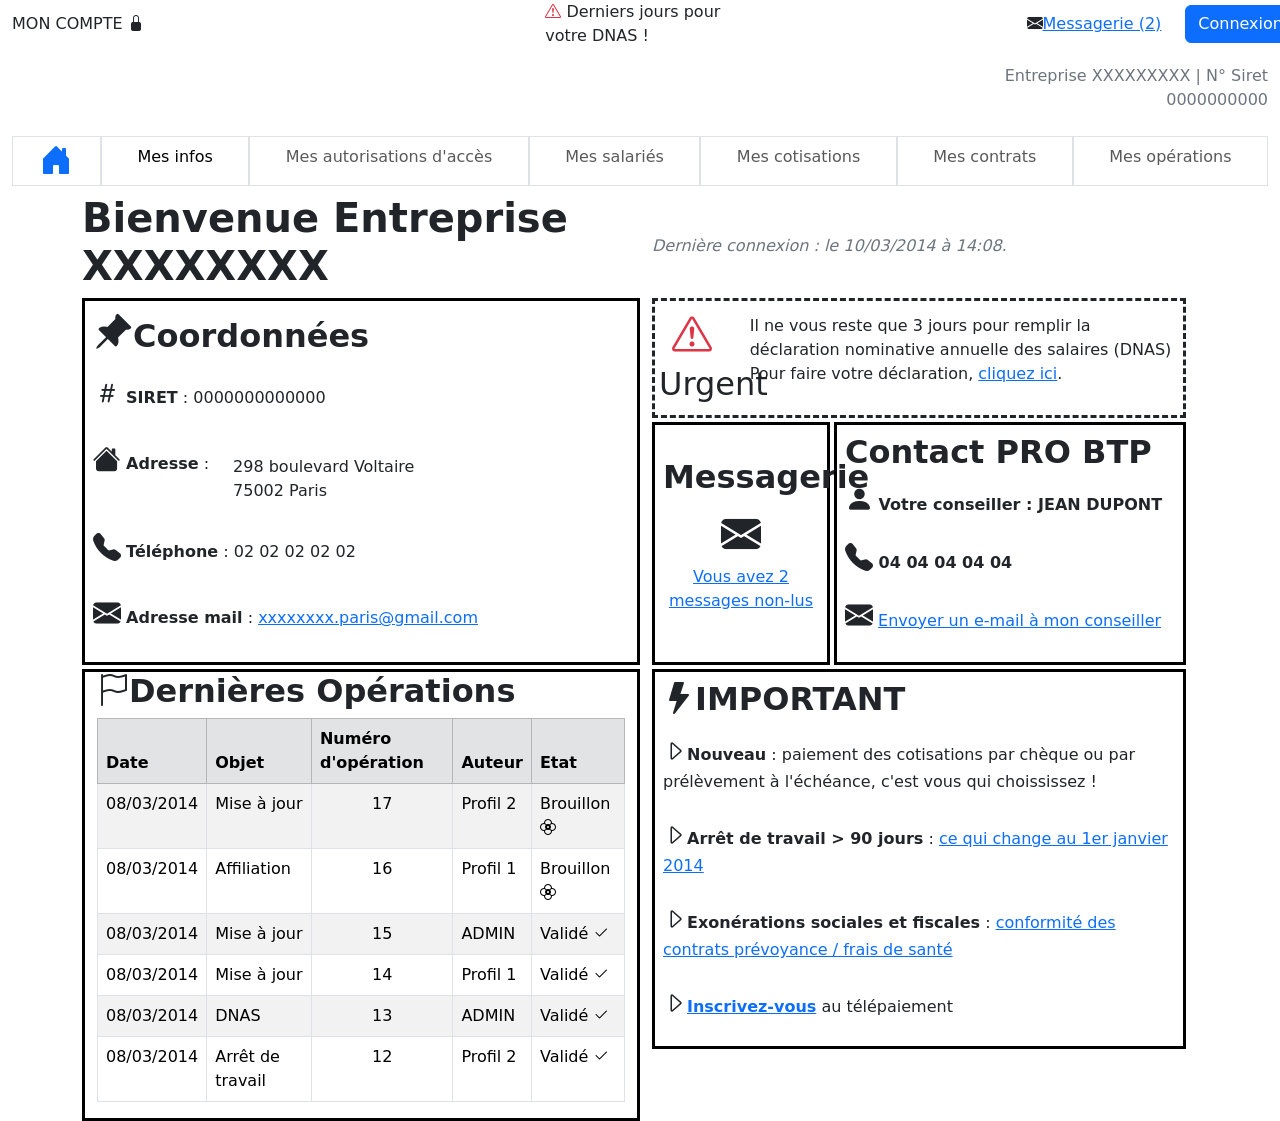
==== commit 209f1c96: "Add files via upload" ====
--- a/index.html
+++ b/index.html
@@ -8,156 +8,185 @@
     <link rel="stylesheet" href="style.css">
     <script src="https://cdn.jsdelivr.net/npm/bootstrap@5.3.8/dist/js/bootstrap.bundle.min.js" integrity="sha384-FKyoEForCGlyvwx9Hj09JcYn3nv7wiPVlz7YYwJrWVcXK/BmnVDxM+D2scQbITxI" crossorigin="anonymous"></script>
     <title>Eval Maquette</title>
-    <link rel="stylesheet" href="style.css">
 </head>
 <body>
     
-    <header>
-        <p>MON COMPTE <img src="images/cadenas.png" alt=""></p>
-        <p><img src="images/Alert.png" alt="">Derniers jours pour votre DNAS</p>
-        <p><img src="images/mail.png" alt=""><a href="mailto:">Messagerie (2)</a></p>
-        <p><a href="connect.html">Connexion</a></p>
-        <p>Entreprise XXXXXXXXX | N° Siret 0000000000</p>
+    <div class="container-fluid">
 
-        <nav>
-            <ul>
-                <li><a href="#"></a><img src="images/house.png" alt=""></a></li>
-                <li><a href="#">Mes infos</a></li>
-                <li><a href="#">Mes autorisations d'accès</a></li>
-                <li><a href="#">Mes salariés</a></li>
-                <li><a href="#">Mes cotisations</a></li>
-                <li><a href="#">Mes contrats</a></li>
-                <li><a href="#">Mes opérations</a></li>
-            </ul>
-        </nav>
-    </header>
+        <header>
+            <div class="row">
+                <p class="col left col-md-2 align-self-center">MON COMPTE <i class="bi bi-lock-fill"></i></p>
+                <p class="col col-md-2 offset-3 align-self-center"><i class="bi bi-exclamation-triangle text-danger"></i> Derniers jours pour votre DNAS !</p>
+                <p class="col col-md-2 offset-2 text-end align-self-center"><i class="bi bi-envelope-fill"></i><a href="mailto:">Messagerie (2)</a></p>
+                <p class="col col-md-1 align-self-center text-end"><a class="btn border-primary bg-primary text-white" href="connect.html">Connexion</a></p>
+            </div>
+            <div class="row">
+                <div class="col"></div>
+                <p class="col col-lg-3 fw-light text-secondary justify-content-end text-end">Entreprise XXXXXXXXX | N° Siret 0000000000</p>
+            </div>
+            
 
-    <main>
-        <section>
-            <h1>Bienvenue Entreprise XXXXXXXXXXX</h1>
-            <aside>Dernière connexion : le <time datetime="2014-03-10">10/03/2014</date> à <time datetime="14:08">14:08</time></aside>
-        </section>
+            
+            <nav class="navbar navbar-expand-lg">
+                <button class="navbar-toggler" type="button" data-bs-toggle="collapse" data-bs-target="#navbarNav" aria-controls="navbarNav" aria-expanded="false" aria-label="Toggle navigation">
+                    <span class="navbar-toggler-icon"></span>
+                </button>
+                <div class="collapse navbar-collapse" id="navbarNav">
+                    <ul class="navbar-nav nav-fill w-100">
+                        <li class="border nav-item"><a class="nav-brand" href="#"><i class="bi bi-house-door-fill fs-2"></i></a></li>
+                        <li class="border nav-item"><a class="nav-link active" href="#">Mes infos</a></li>
+                        <li class="border nav-item"><a class="nav-link" href="#">Mes autorisations d'accès</a></li>
+                        <li class="border nav-item"><a class="nav-link" href="#">Mes salariés</a></li>
+                        <li class="border nav-item"><a class="nav-link" href="#">Mes cotisations</a></li>
+                        <li class="border nav-item"><a class="nav-link" href="#">Mes contrats</a></li>
+                        <li class="border nav-item"><a class="nav-link" href="#">Mes opérations</a></li>
+                    </ul>
+                </div>
+            </nav>   
+        </header>
+        
+        <main class="container">
+            <section class="row">
+                <h1 class="col col-lg-6 col-md-12"><strong>Bienvenue Entreprise XXXXXXXX</strong></h1>
+                <aside class="col col-lg-6 col-md-12 text-secondary align-self-center"><em>Dernière connexion : le <time datetime="2014-03-10">10/03/2014</date> à <time datetime="14:08">14:08</time>.</em></aside>
+            </section>
+            
+            <div class="row m-0">
+                <section class="col col-lg-6 col-md-12 border border-3 border-black p-2">
+                    <article class="d-flex flex-column gap-2">
+                        <h2><i class="bi bi-pin-angle-fill fs-1"></i><strong>Coordonnées</strong></h2>
+                        <p><i class="bi bi-hash fs-3"></i> <strong>SIRET</strong> : 0000000000000</p>
+                        <div class="row">
+                            <p class="col col-auto"><i class="bi bi-house-fill fs-3"></i> <strong>Adresse</strong> :</p>
+                            <address class="col col-auto pt-3">
+                                298 boulevard Voltaire <br>
+                                75002 Paris
+                            </address>
+                        </div>
+                        <p><i class="bi bi-telephone-fill fs-3"></i> <strong>Téléphone</strong> : 02 02 02 02 02</p>
+                        <p><i class="bi bi-envelope-fill fs-3"></i> <strong>Adresse mail</strong> : <a href="mailto:xxxxxxxx.paris@gmail.com">xxxxxxxx.paris@gmail.com</a></p>
+                    </article>
+                </section>
+                    
+                    
+                <div class="col col-lg-6 col-md-12">
+                    <div class="row pb-1">
+                        <section>
+                            <article class="animate p-1">
+                                <div class="row">
+                                    <span class="col col-lg-2 col-md-4 text-center"><i class="bi bi-exclamation-triangle fs-1 text-danger"></i><h2>Urgent</h2></span>
+                                    <p class="col col-lg-10 col-md-8 align-self-center">Il ne vous reste que 3 jours pour remplir la déclaration nominative annuelle des salaires (DNAS)
+                                        Pour faire votre déclaration, <a href="#">cliquez ici</a>.
+                                    </p>
+                                </div>
+                             </article>  
+                        </section>
+                    </div>   
 
-        <section>
-            <article>
-                <h2><strong>Coordonnées</strong></h2>
-                <p><img src="images/number.png" alt=""><strong>SIRET</strong> : 0000000000000</p>
-                <p><img src="images/home.png" alt=""><strong>Adresse</strong> : 
-                    <address>
-                        298 boulevard Voltaire <br>
-                        75002 Paris
-                    </address></p>
-                <p><img src="images/phone.png" alt=""><strong>Téléphone</strong> : 02 02 02 02 02</p>
-                <p><img src="images/mail.png" alt=""><strong>Mail</strong> : <a href="mailto:xxxxxxxx.paris@gmail.com"></a></p>
-            </article>
-        </section>
-        
-        <section>
-            <article>
-                <img src="images/Alert.png" alt=""><h2>Urgent</h2>
-                <p>Il ne vous reste que 3 jors pour remplir la déclaration nominative annuelle des salairaes (DNAS)
-                    Pour faire votre déclaration, <a href="#">cliquez ici</a>.
-                </p>
-            </article>
-        </section>
+                    <div class="row m-0">  
+                        <section class="col col-lg-4 col-md-12 align-content-center border border-3 border-black p-2">
+                            <article class="text-center">
+                                <h2><strong>Messagerie</strong></h2>
+                                <i class="bi bi-envelope-fill fs-1"></i>
+                                <p><a href="mailto:">Vous avez 2 messages non-lus</a></p>
+                            </article>
+                        </section>
+                        
+                        <section class="col col-lg-8 col-md-12 p-0 ps-1">
+                            <article class="border border-3 border-black p-2">
+                                <h2><strong>Contact PRO BTP</strong></h2>
+                                <p><i class="bi bi-person-fill fs-3"></i><strong> Votre conseiller : JEAN DUPONT</strong></p>
+                                <p><i class="bi bi-telephone-fill fs-3"></i><strong> 04 04 04 04 04</strong></p>
+                                <p><i class="bi bi-envelope-fill fs-3"></i> <a href="mailto:">Envoyer un e-mail à mon conseiller</a></p>
+                            </article>
+                        </section>
+                    </div>
+                </div>    
+            </div>   
 
-        <section>
-            <article>
-                <h2><strong>Messagerie</strong></h2>
-                <figure><img src="images/message_big.png" alt=""></figure>
-                <p><a href="mailto:">Vous avez 2 messages non-lus</a></p>
-            </article>
-        </section>
-
-        <section>
-            <article>
-                <h2><strong>Contact PRO BTP</strong></h2>
-                <p><img src="images/person.png" alt=""><strong>Votre conseiller : JEAN DUPONT</strong></p>
-                <p><img src="images/phone_big.png" alt=""><strong>04 04 04 04 04</strong></p>
-                <p><img src="images/mail.png" alt=""><a href="mailto:">Envoyer un e-mail à mon conseiller</a></p>
-            </article>
-        </section>
-
-        <section>
-            <article>
-                <h2><img src="images/flag.png" alt=""><strong>Dernières Opérations</strong></h2>
-                <table>
-                    <thead>
-                        <tr>
-                            <th>Date</th>
-                            <th>Objet</th>
-                            <th>Numéro d'opération</th>
-                            <th>Auteur</th>
-                            <th>Etat</th>
-                        </tr>
-                    </thead>
-                    <tbody>
-                        <tr>
-                            <td><time datetime="2014-03-08">08/03/2014</time></td>
-                            <td>Mise à jour</td>
-                            <td>17</td>
-                            <td>Profil 2</td>
-                            <td>Brouillon <img src="images/flower.png" alt=""></td>
-                        </tr>
-                        <tr>
-                            <td><time datetime="2014-03-08">08/03/2014</time></td>
-                            <td>Affiliation</td>
-                            <td>16</td>
-                            <td>Profil 1</td>
-                            <td>Brouillon <img src="images/flower.png" alt=""></td>
-                        </tr>
-                        <tr>
-                            <td><time datetime="2014-03-08">08/03/2014</time></td>
-                            <td>Mise à jour</td>
-                            <td>15</td>
-                            <td>ADMIN</td>
-                            <td>Validé <img src="images/check.png" alt=""></td>
-                        </tr>
-                        <tr>
-                            <td><time datetime="2014-03-08">08/03/2014</time></td>
-                            <td>Mise à jour</td>
-                            <td>14</td>
-                            <td>Profil 1</td>
-                            <td>Validé <img src="images/check.png" alt=""></td>
-                        </tr>
-                        <tr>
-                            <td><time datetime="2014-03-08">08/03/2014</time></td>
-                            <td>DNAS</td>
-                            <td>13</td>
-                            <td>ADMIN</td>
-                            <td>Validé <img src="images/check.png" alt=""></td>
-                        </tr>
-                        <tr>
-                            <td><time datetime="2014-03-08">08/03/2014</time></td>
-                            <td>Arrêt de travail</td>
-                            <td>12</td>
-                            <td>Profil 2</td>
-                            <td>Validé <img src="images/check.png" alt=""></td>
-                        </tr>
-                    </tbody>
-                </table>
-            </article>
-        </section>
-
-        <section>
-            <h2><img src="images/acdc.png" alt=""><strong>IMPORTANT</strong></h2>
-            <article>
-                <p><img src="images/arrow.png" alt=""><strong>Nouveau</strong> :
-                paiement des cotisations par chèque ou par prélèvement à l'échéance, c'est vous qui choississez !</p>
-            </article>
-            <article>
-                <p><img src="images/arrow.png" alt=""><strong>Arrêt de travail > 90 jours</strong> :
-                <a href="#">ce qui change au 1er janvier 2014</a></p>
-            </article>
-            <article>
-                <p><img src="images/arrow.png" alt=""><strong>Exonérations sociales et fiscales</strong> :
-                <a href="#">conformité des contrats prévoyance / frais de santé</a></p>
-            </article>
-            <article>
-                <p><img src="images/arrow.png" alt=""><strong><a href="inscription.html">Inscrivez-vous</a></strong> au télépaiement</p>
-            </article>
-        </section>
-
-    </main>
+            <div class="row m-0 mt-1">
+                <section class="col col-lg-6 col-md-12 border border-3 border-black">
+                    <article class="">
+                        <h2><i class="bi bi-flag"></i><strong>Dernières Opérations</strong></h2>
+                        <table class="table table-bordered table-striped">
+                            <thead>
+                                <tr class="table-secondary">
+                                    <th>Date</th>
+                                    <th>Objet</th>
+                                    <th>Numéro d'opération</th>
+                                    <th>Auteur</th>
+                                    <th>Etat</th>
+                                </tr>
+                            </thead>
+                            <tbody class="">
+                                <tr>
+                                    <td><time datetime="2014-03-08">08/03/2014</time></td>
+                                    <td>Mise à jour</td>
+                                    <td class="text-center">17</td>
+                                    <td>Profil 2</td>
+                                    <td>Brouillon <i class="bi bi-flower2"></i></td>
+                                </tr>
+                                <tr>
+                                    <td><time datetime="2014-03-08">08/03/2014</time></td>
+                                    <td>Affiliation</td>
+                                    <td class="text-center">16</td>
+                                    <td>Profil 1</td>
+                                    <td>Brouillon <i class="bi bi-flower2"></i></td>
+                                </tr>
+                                <tr>
+                                    <td><time datetime="2014-03-08">08/03/2014</time></td>
+                                    <td>Mise à jour</td>
+                                    <td class="text-center">15</td>
+                                    <td>ADMIN</td>
+                                    <td>Validé <i class="bi bi-check2"></i></td>
+                                </tr>
+                                <tr>
+                                    <td><time datetime="2014-03-08">08/03/2014</time></td>
+                                    <td>Mise à jour</td>
+                                    <td class="text-center">14</td>
+                                    <td>Profil 1</td>
+                                    <td>Validé <i class="bi bi-check2"></i></td>
+                                </tr>
+                                <tr>
+                                    <td><time datetime="2014-03-08">08/03/2014</time></td>
+                                    <td>DNAS</td>
+                                    <td class="text-center">13</td>
+                                    <td>ADMIN</td>
+                                    <td>Validé <i class="bi bi-check2"></i></td>
+                                </tr>
+                                <tr>
+                                    <td><time datetime="2014-03-08">08/03/2014</time></td>
+                                    <td>Arrêt de travail</td>
+                                    <td class="text-center">12</td>
+                                    <td>Profil 2</td>
+                                    <td>Validé <i class="bi bi-check2"></i></td>
+                                </tr>
+                            </tbody>
+                        </table>
+                    </article>
+                </section>
+                
+                <div class="col col-lg-6 col-md-12">
+                    <section class="border border-3 border-black p-2 d-flex flex-column gap-2">
+                        <h2><i class="bi bi-lightning-fill"></i><strong>IMPORTANT</strong></h2>
+                        <article>
+                            <p><i class="bi bi-caret-right fs-4"></i><strong>Nouveau</strong> :
+                            paiement des cotisations par chèque ou par prélèvement à l'échéance, c'est vous qui choississez !</p>                        </article>
+                        <article>
+                            <p><i class="bi bi-caret-right fs-4"></i><strong>Arrêt de travail > 90 jours</strong> :
+                            <a href="#">ce qui change au 1er janvier 2014</a></p>
+                        </article>
+                        <article>
+                            <p><i class="bi bi-caret-right fs-4"></i><strong>Exonérations sociales et fiscales</strong> :
+                            <a href="#">conformité des contrats prévoyance / frais de santé</a></p>
+                        </article>
+                        <article>
+                            <p><i class="bi bi-caret-right fs-4"></i><strong><a href="inscription.html">Inscrivez-vous</a></strong> au télépaiement</p>
+                        </article>
+                    </section>
+                </div>
+            </div>                
+        </main>
+    </div>
 </body>
 </html>
--- a/style.css
+++ b/style.css
@@ -1,4 +1,3 @@
-<<<<<<< HEAD
     @keyframes myAnimation {
         0%   { border-color: red; }
         25%  { border-color: blue; }
@@ -11,235 +10,4 @@
         animation: myAnimation 2s infinite linear;
         border: 3px dashed;
     }
-	        
-=======
-* {
-    margin: 0;
-    padding: 0;
-}
-
-.container {
-    margin: 0 1%;
-}
-
-header {
-    display: grid;
-    grid-template-columns: repeat(12, 1fr);
-    grid-template-rows: repeat(2, 1fr);
-    grid-column-gap: 0px;
-    grid-row-gap: 1px; 
-}
-
-header p{
-    display: flex;
-    align-items: center;
-}
-
-.alignr {
-    justify-content: right;
-}
-
-.centered {
-    justify-content: center;
-    text-align: center;
-}
-
-.grid1 {
-    grid-area: 1 / 1 / 2 / 3;
-}
-
-.grid2 { 
-    grid-area: 1 / 5 / 2 / 8; 
-}
-
-.grid3 { 
-    grid-area: 1 / 10 / 2 / 12; 
-}
-
-.grid4 { 
-    grid-area: 1 / 12 / 1 / 13; 
-}
-
-.grid5 { 
-    grid-area: 2 / 9 / 3 / 13; 
-}
-
-.secondarytxt {
-    font-size: smaller;
-    color: #666;
-}
-
-nav ul {
-    list-style-type: none;
-    background-color: #eee;
-    display: flex;
-}
-
-nav ul li {
-    flex: 1 1 0;
-    display: flex;
-    justify-content: center;
-    align-items: center;
-    border: 2px solid;
-}
-
-nav ul li a {
-    display: block;
-    text-align: center;
-    text-decoration: none;
-    color: black;
-    width: 100%;
-}
-
-nav ul li:hover {
-    background-color: #bbb;
-}
-
-.bluebg {
-    background-color: rgba(100, 185, 255, 0.473);
-}
-
-.maingrid {
-    display: grid;
-    grid-template-columns: repeat(12, 1fr);
-    grid-template-rows: repeat(7, 1fr);
-    grid-column-gap: 3px;
-    grid-row-gap: 1em;
-}
-
-.maingrid1-1 { 
-    grid-area: 1 / 1 / 2 / 7;
-    align-content: end;
-}
-
-.maingrid1-2 { 
-    grid-area: 1 / 7 / 2 / 13; 
-    align-content: end;
-    font-size: larger;
-    color: #666;
-}
-
-.maingrid2-1 { 
-    grid-area: 2 / 1 / 5 / 7; 
-}
-
-.maingrid2-1 article {
-    display: flex;
-    flex-direction: column;
-    justify-content: space-between;
-}
-
-.test address{ 
-    display: inline-block !important;
-    margin: 0;
-}
-
-.contact {
-  display: flex;
-  align-items: baseline;
-  gap: 0.4em;
-  flex-wrap: wrap;
-}
-
-.contact address {
-  display: inline;
-  margin: 0;
-  font-style: normal;
-  line-height: 1.4;
-}
-
-.maingrid2-2-1 { 
-    grid-area: 2 / 7 / 3 / 13;
-
-}
-
-.maingrid2-2-2-1 { 
-    grid-area: 3 / 7 / 5 / 9; 
-}
-
-.maingrid2-2-2-1 article {
-    text-align: center;
-    align-content: center;
-}
-
-.maingrid2-2-2-2 { 
-    grid-area: 3 / 9 / 5 / 13; 
-}
-
-.maingrid2-2-2-2 article {
-    display: flex;
-    flex-direction: column;
-    justify-content: space-between;
-    height: 100%;
-}
-
-.maingrid3-1 { 
-    grid-area: 5 / 1 / 8 / 7; 
-}
-
-.maingrid3-2 { 
-    grid-area: 5 / 7 / 8 / 13; 
-}
-
-.maingrid3-2 article {
-    display: flex;
-    flex-direction: column;
-    justify-content: space-between;
-}
-
-.border {
-    border: 2px solid black;
-    height: 100%;
-    padding: 0 2%;
-}
-
-.animate {
-    border: 2px dotted;
-    height: 100%;
-    padding: 0 2%;
-    animation: myAnimation 2s infinite linear;
-}
-
-@keyframes myAnimation {
-    0% { border-color: red; }
-    25% { border-color: yellow; }
-    50% { border-color: green; }
-    75% { border-color: blue; }
-    100% { border-color: red; }
-}
-
-table {
-  width: 100%;
-  border-collapse: collapse;
-  border-spacing: 0;
-  table-layout: fixed;
-}
-
-thead th {
-  text-align: center;
-  background: #f0f0f0;
-  padding: 0.5em;
-  border-right: 1px solid #ccc;
-}
-
-thead th:last-child {
-  border-right: none;
-}
-
-tbody td {
-  padding: 0.5em;
-  border-right: 1px solid #ddd;
-}
-
-tbody td:last-child {
-  border-right: none;
-}
-
-tbody tr:nth-child(odd) {
-  background-color: #fff;
-}
-
-tbody tr:nth-child(even) {
-  background-color: #f7f7f7;
-}
->>>>>>> 2e3ea5e655d454bf7df568b34b3f914c8c51bf7f
+	        
